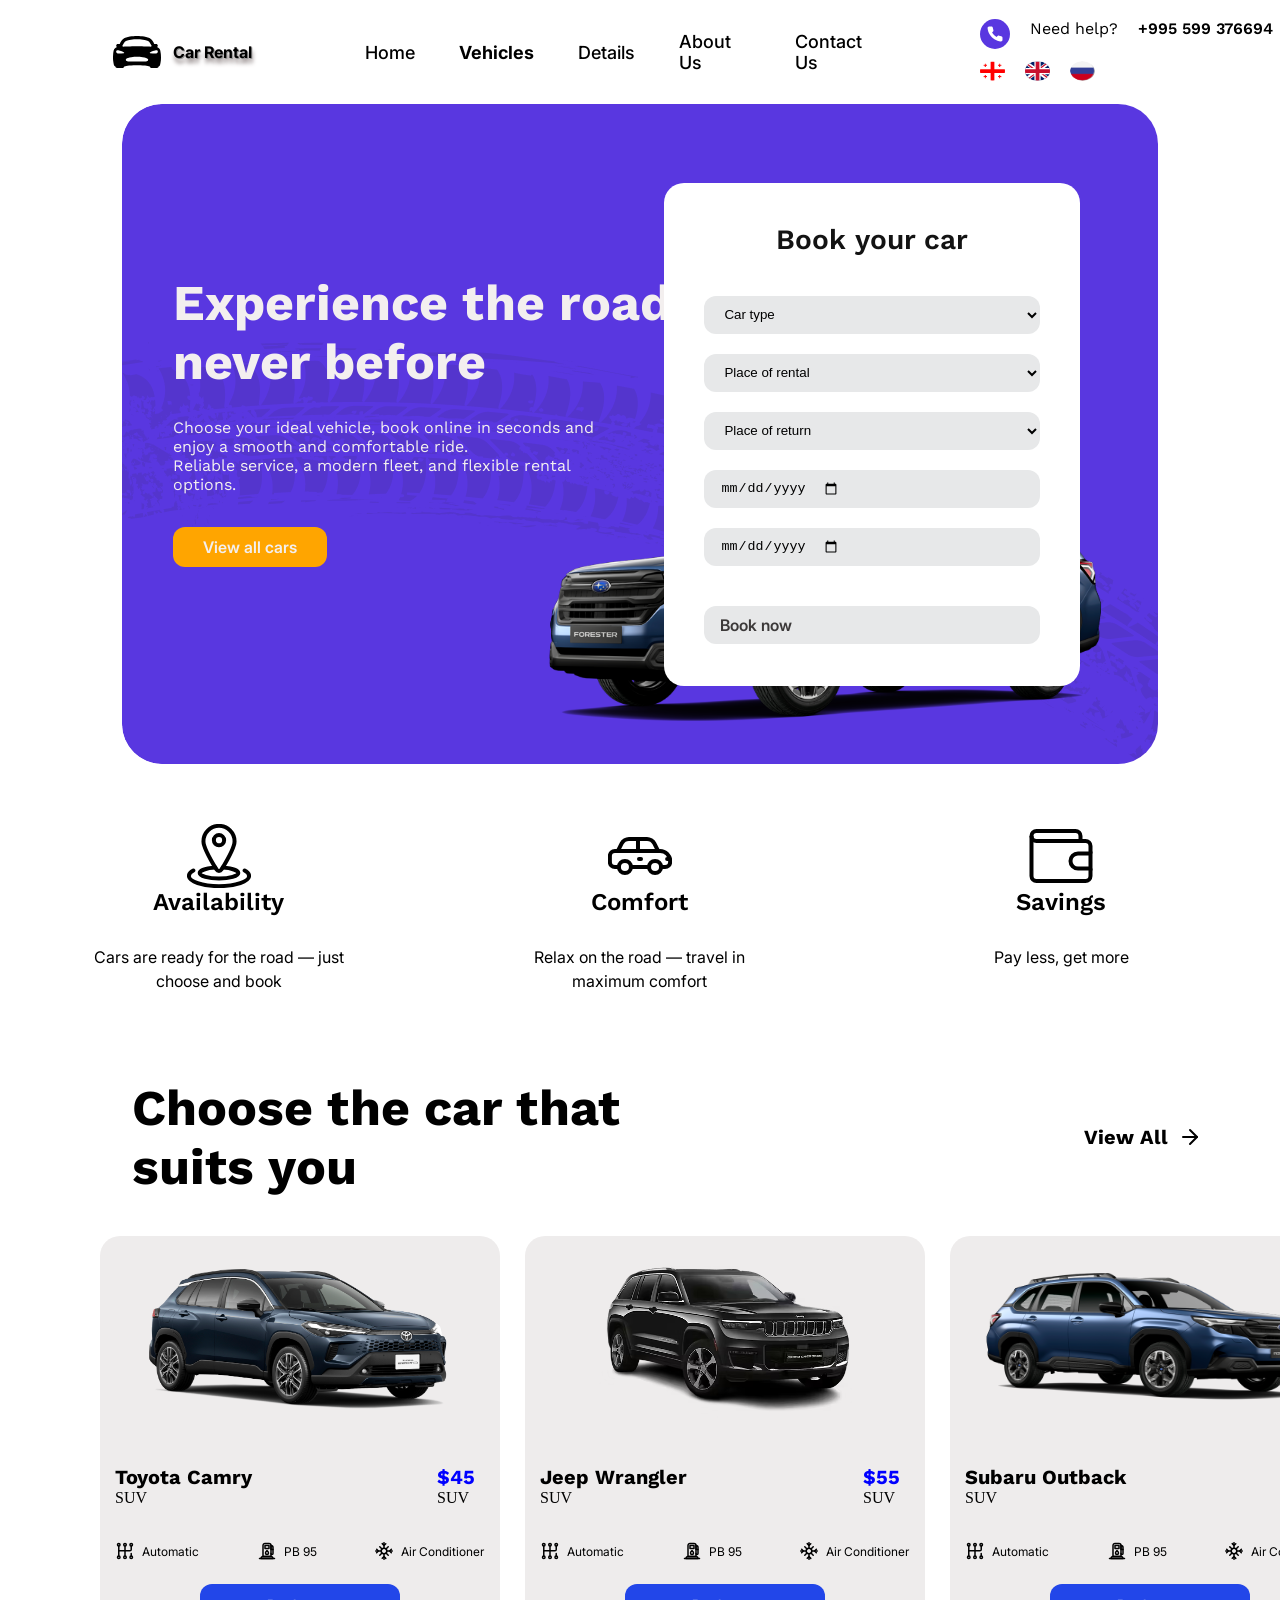
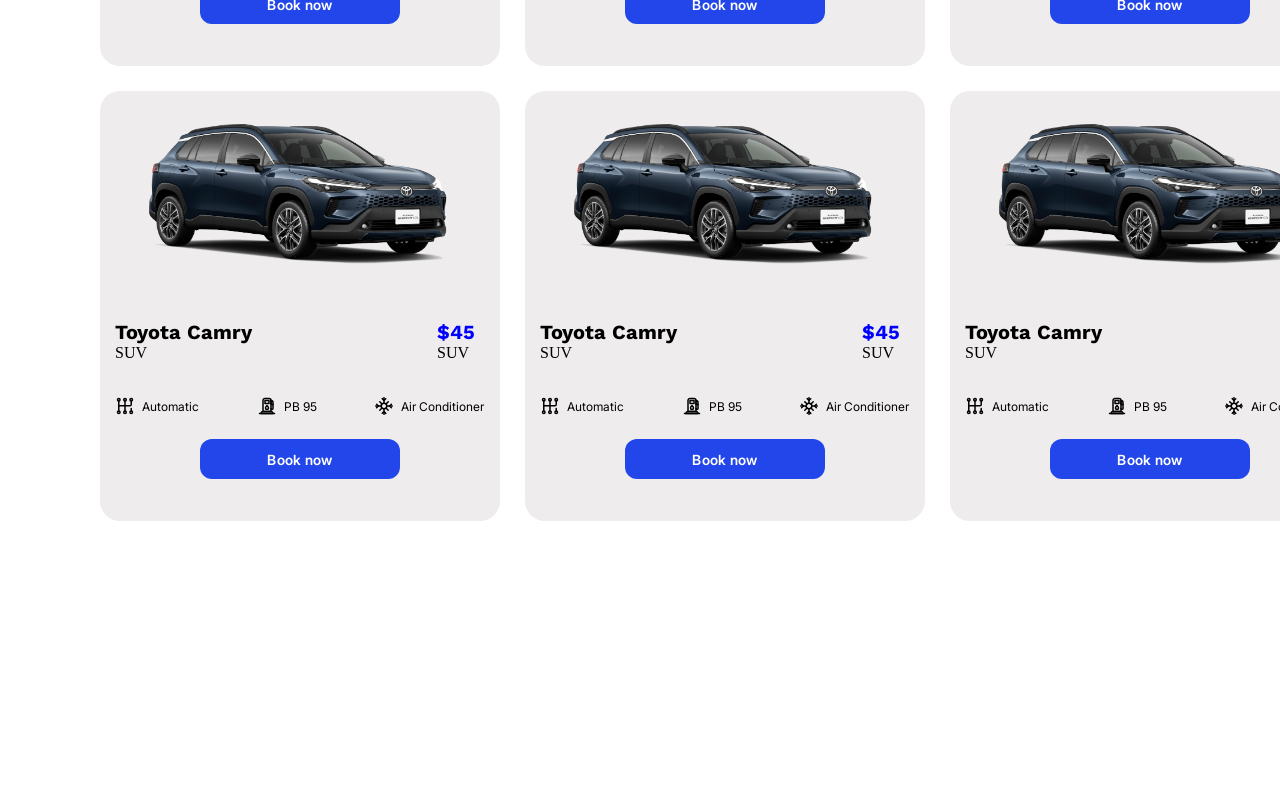
==== index.html @ b7899f16 "add page" ====
<!doctype html>
<html lang="en">
  <head>
    <meta charset="UTF-8" />
    <meta name="viewport" content="width=device-width, initial-scale=1.0" />
    <link rel="stylesheet" href="css/style.css" />
    <title>Document</title>
  </head>
  <body>
    <header class="head_part row">
      <div class="logo_box row">
        <img src="./icon/car1.svg" alt="car icon" class="logo" />
        <p class="logo_text row">Car Rental</p>
      </div>
      <input
        type="checkbox"
        id="nav_toggle"
        class="nav_toggle"
        aria-label="Toggle navigation"
      />
      <label for="nav_toggle" class="nav_burger" aria-hidden="true">
        <span></span>
        <span></span>
        <span></span>
      </label>
      <nav class="nav_box row">
        <a href="index.html" class="nav_text">Home</a>
        <a href="cars.html" class="nav_text bold">Vehicles</a>
        <a href="" class="nav_text">Details</a>
        <a href="" class="nav_text">About Us</a>
        <a href="" class="nav_text">Contact Us</a>
      </nav>
      <div class="tel_box row">
        <div class="phone_box row">
          <img src="./icon/phone.svg" alt="phone" class="phone" />
          <p class="phone_text">Need help?</p>
          <p class="phone_num">+995 599 376694</p>
        </div>
        <div class="flag_box row">
          <a href="./kartuli.html">
            <img src="./icon/ge.svg" alt="geo" class="flag" />
          </a>
          <a href="./index.html">
            <img src="./icon/uk.svg" alt="eng" class="flag" />
          </a>
          <a href="./russian.html">
            <img src="./photo/russian flag.png" alt="rus" class="flag" />
          </a>
        </div>
      </div>
    </header>
    <main class="main_conteiner row">
      <div class="conteiner row">
        <div class="main_plate row">
          <div class="plate row">
            <img src="./photo/subaru.png" alt="subaru" class="car" />
            <div class="main_textbox">
              <div class="title_textbox">
                <h1 class="title">Experience the road like never before</h1>
              </div>
              <div class="small_textbox">
                <p class="small_text">
                  Choose your ideal vehicle, book online in seconds and enjoy a
                  smooth and comfortable ride. <br />
                  Reliable service, a modern fleet, and flexible rental options.
                </p>
              </div>
              <div class="butt_box">
                <button class="btn">
                  <p class="btn_text">View all cars</p>
                </button>
              </div>
            </div>
            <input
              type="checkbox"
              id="book_toggle"
              class="book_toggle"
              aria-label="Toggle booking form"
            />
            <label for="book_toggle" class="book_burger">
              <span></span>
              <span></span>
              <span></span>
              Book your car
            </label>
            <div class="book_box row">
              <h2 class="book_title">Book your car</h2>
              <div class="select_box row">
                <form action="#">
                  <select
                    id="car_type"
                    name="car_type"
                    class="car_book"
                    aria-label="Car type"
                  >
                    <option value="Car type" selected>Car type</option>
                    <option value="">Sedan</option>
                    <option value="">Cabriolet</option>
                    <option value="">Pickup</option>
                    <option value="">Minivan</option>
                    <option value="">SUV</option>
                  </select>
                </form>
                <form action="">
                  <select
                    id="rental_place"
                    name="rental_place"
                    class="car_book"
                    aria-label="Place of rental"
                  >
                    <option value="Car type" selected>Place of rental</option>
                    <option value="">Tbilisi Airport</option>
                    <option value="">Kote Afkhazi street</option>
                    <option value="">Avlabari</option>
                    <option value=""></option>
                    <option value=""></option>
                  </select>
                </form>
                <form action="">
                  <select
                    id="return_place"
                    name="return_place"
                    class="car_book"
                    aria-label="Place of return"
                  >
                    <option value="Car type" selected>Place of return</option>
                    <option value="">Tbilisi Airport</option>
                    <option value="">Kote Afkhazi street</option>
                    <option value="">Avlabari</option>
                    <option value=""></option>
                    <option value=""></option>
                  </select>
                </form>
                <form action="">
                  <input
                    type="date"
                    id="rental_date"
                    name="rental_date"
                    aria-label="Rental date"
                    class="car_book"
                  />
                </form>
                <form action="">
                  <input
                    type="date"
                    id="return_date"
                    name="return_date"
                    aria-label="Return date"
                    class="car_book"
                  />
                </form>
              </div>
              <div class="book_btn_box">
                <button class="car_book btn">
                  <p class="book_text">Book now</p>
                </button>
              </div>
            </div>
          </div>
        </div>
        <div class="icon_row">
          <div class="icon_box">
            <img src="./icon/location 1.svg" alt="location" class="icon" />
            <h2 class="icon_text">Availability</h2>
            <p class="icon_smalltext">
              Cars are ready for the road — just choose and book
            </p>
          </div>
          <div class="icon_box">
            <img src="./icon/car(2) 1.svg" alt="car" class="icon" />
            <h2 class="icon_text">Comfort</h2>
            <p class="icon_smalltext">
              Relax on the road — travel in maximum comfort
            </p>
          </div>
          <div class="icon_box">
            <img src="./icon/wallet(1) 1.svg" alt="walet" class="icon" />
            <h2 class="icon_text">Savings</h2>
            <p class="icon_smalltext">
              Pay less, get more
            </p>
          </div>
        </div>
      </div>
      <div class="choose_carbox">
        <div class="choose_title">
          <h2 class="choose_text">
            Choose the car that <br />
            suits you
          </h2>
          <div class="next row">
            <a href="cars.html" class="view row"
              ><p class="choose_smalltext">View All</p>
              <img src="./icon/arrow-right.svg" alt="arrow" />
            </a>
          </div>
        </div>
        <div class="car_conteiner grid">
          <div class="car_box">
            <div class="small_carbox">
              <img src="./photo/toyota.png" alt="rav4" class="small_car" />
            </div>
            <div class="car_namecont row">
              <div class="car_namebox">
                <p class="car_name">Toyota Camry</p>
                <span>SUV</span>
              </div>
              <div class="price_box">
                <p class="price">$45</p>
                <span>SUV</span>
              </div>
            </div>
            <div class="car_databox row">
              <div class="data_item">
                <img
                  src="./icon/gear-shift(1) 1.svg"
                  alt="gear"
                  class="data_icon"
                />
                <p class="data_text">Automatic</p>
              </div>
              <div class="data_item">
                <img src="./icon/g17.svg" alt="petrol" class="data_icon" />
                <p class="data_text">PB 95</p>
              </div>
              <div class="data_item">
                <img src="./icon/air.svg" alt="air" class="data_icon" />
                <p class="data_text">Air Conditioner</p>
              </div>
            </div>
            <button class="card_btn">Book now</button>
          </div>
          <div class="car_box">
            <div class="small_carbox">
              <img src="./photo/jeep.avif" alt="jeep" class="small_car" />
            </div>
            <div class="car_namecont row">
              <div class="car_namebox">
                <p class="car_name">Jeep Wrangler</p>
                <span>SUV</span>
              </div>
              <div class="price_box">
                <p class="price">$55</p>
                <span>SUV</span>
              </div>
            </div>
            <div class="car_databox row">
              <div class="data_item">
                <img
                  src="./icon/gear-shift(1) 1.svg"
                  alt="gear"
                  class="data_icon"
                />
                <p class="data_text">Automatic</p>
              </div>
              <div class="data_item">
                <img src="./icon/g17.svg" alt="petrol" class="data_icon" />
                <p class="data_text">PB 95</p>
              </div>
              <div class="data_item">
                <img src="./icon/air.svg" alt="air" class="data_icon" />
                <p class="data_text">Air Conditioner</p>
              </div>
            </div>
            <button class="card_btn">Book now</button>
          </div>
          <div class="car_box">
            <div class="small_carbox">
              <img src="./photo/subaru1.png" alt="rav4" class="small_car" />
            </div>
            <div class="car_namecont row">
              <div class="car_namebox">
                <p class="car_name">Subaru Outback</p>
                <span>SUV</span>
              </div>
              <div class="price_box">
                <p class="price">$50</p>
                <span>SUV</span>
              </div>
            </div>
            <div class="car_databox row">
              <div class="data_item">
                <img
                  src="./icon/gear-shift(1) 1.svg"
                  alt="gear"
                  class="data_icon"
                />
                <p class="data_text">Automatic</p>
              </div>
              <div class="data_item">
                <img src="./icon/g17.svg" alt="petrol" class="data_icon" />
                <p class="data_text">PB 95</p>
              </div>
              <div class="data_item">
                <img src="./icon/air.svg" alt="air" class="data_icon" />
                <p class="data_text">Air Conditioner</p>
              </div>
            </div>
            <button class="card_btn">Book now</button>
          </div>
          <div class="car_box">
            <div class="small_carbox">
              <img src="./photo/toyota.png" alt="rav4" class="small_car" />
            </div>
            <div class="car_namecont row">
              <div class="car_namebox">
                <p class="car_name">Toyota Camry</p>
                <span>SUV</span>
              </div>
              <div class="price_box">
                <p class="price">$45</p>
                <span>SUV</span>
              </div>
            </div>
            <div class="car_databox row">
              <div class="data_item">
                <img
                  src="./icon/gear-shift(1) 1.svg"
                  alt="gear"
                  class="data_icon"
                />
                <p class="data_text">Automatic</p>
              </div>
              <div class="data_item">
                <img src="./icon/g17.svg" alt="petrol" class="data_icon" />
                <p class="data_text">PB 95</p>
              </div>
              <div class="data_item">
                <img src="./icon/air.svg" alt="air" class="data_icon" />
                <p class="data_text">Air Conditioner</p>
              </div>
            </div>
            <button class="card_btn">Book now</button>
          </div>
          <div class="car_box">
            <div class="small_carbox">
              <img src="./photo/toyota.png" alt="rav4" class="small_car" />
            </div>
            <div class="car_namecont row">
              <div class="car_namebox">
                <p class="car_name">Toyota Camry</p>
                <span>SUV</span>
              </div>
              <div class="price_box">
                <p class="price">$45</p>
                <span>SUV</span>
              </div>
            </div>
            <div class="car_databox row">
              <div class="data_item">
                <img
                  src="./icon/gear-shift(1) 1.svg"
                  alt="gear"
                  class="data_icon"
                />
                <p class="data_text">Automatic</p>
              </div>
              <div class="data_item">
                <img src="./icon/g17.svg" alt="petrol" class="data_icon" />
                <p class="data_text">PB 95</p>
              </div>
              <div class="data_item">
                <img src="./icon/air.svg" alt="air" class="data_icon" />
                <p class="data_text">Air Conditioner</p>
              </div>
            </div>
            <button class="card_btn">Book now</button>
          </div>
          <div class="car_box">
            <div class="small_carbox">
              <img src="./photo/toyota.png" alt="rav4" class="small_car" />
            </div>
            <div class="car_namecont row">
              <div class="car_namebox">
                <p class="car_name">Toyota Camry</p>
                <span>SUV</span>
              </div>
              <div class="price_box">
                <p class="price">$45</p>
                <span>SUV</span>
              </div>
            </div>
            <div class="car_databox row">
              <div class="data_item">
                <img
                  src="./icon/gear-shift(1) 1.svg"
                  alt="gear"
                  class="data_icon"
                />
                <p class="data_text">Automatic</p>
              </div>
              <div class="data_item">
                <img src="./icon/g17.svg" alt="petrol" class="data_icon" />
                <p class="data_text">PB 95</p>
              </div>
              <div class="data_item">
                <img src="./icon/air.svg" alt="air" class="data_icon" />
                <p class="data_text">Air Conditioner</p>
              </div>
            </div>
            <button class="card_btn">Book now</button>
          </div>
        </div>
      </div>
    </main>
    <footer></footer>
  </body>
</html>
---- css/style.css ----
﻿* {
  margin: 0;
  padding: 0;
  box-sizing: border-box;
}
a {
  text-decoration: none;
}
ul {
  list-style-type: none;
}
fieldset,
input,
select,
textarea,
button {
  border: none;
}
.row {
  display: flex;
}
.grid {
  display: grid;
}
.no-screen {
  display: none;
}
button {
  background-color: transparent;
}
.d-wrapper {
  margin-inline: auto;
  width: 80%;
}
.wrap {
  flex-wrap: wrap;
}
@font-face {
  font-family: inter;
  src: url(../font/Inter_18pt-Bold.ttf);
}
@font-face {
  font-family: inter_semibold;
  src: url(../font/Inter_28pt-SemiBold.ttf);
}
@font-face {
  font-family: inter_med;
  src: url(../font/Inter_18pt-Medium.ttf);
}
@font-face {
  font-family: inter_reg;
  src: url(../font/Inter_18pt-Regular.ttf);
}
@font-face {
  font-family: sans;
  src: url(../font/WorkSans-Regular.ttf);
}
@font-face {
  font-family: sans_bold;
  src: url(../font/WorkSans-SemiBold.ttf);
}
@font-face {
  font-family: saans;
  src: url(../font/WorkSans-Bold.ttf);
}
@font-face {
  font-family: nino;
  src: url(../font/bpg_nino_mtavruli_bold.ttf);
}
.head_part {
  width: 100%;
  height: 104px;
  align-items: center;
  gap: 100px;
}
.logo_box {
  width: 180px;
  height: 48px;
  justify-content: center;
  gap: 12px;
  margin-left: 100px;
}
.logo {
  width: 48px;
  height: 48px;
}
.logo_text {
  font-weight: 500;
  font-size: 16px;
  font-family: inter;
  line-height: normal;
  letter-spacing: 0;
  align-items: center;
  text-shadow:
    1px 1px 0 #969696,
    1px 5px 4px #887d7d;
}
.logo_textgeo {
  font-weight: 500;
  font-size: 16px;
  font-family: inter;
  line-height: normal;
  letter-spacing: 0;
  align-items: center;
  text-shadow:
    1px 1px 0 #969696,
    1px 5px 4px #887d7d;
}
.nav_box {
  width: 564px;
  height: 30px;
  gap: 44px;
  justify-content: center;
  align-items: center;
}
.nav_toggle {
  display: none;
}
.nav_burger {
  display: none;
  width: 40px;
  height: 40px;
  align-items: center;
  justify-content: center;
  gap: 6px;
  cursor: pointer;
}
.nav_burger span {
  display: block;
  width: 26px;
  height: 2px;
  background: #111;
  border-radius: 2px;
  transition:
    transform 0.2s ease,
    opacity 0.2s ease;
}
.nav_text {
  display: inline-flex;
  align-items: center;
  font-weight: 300;
  font-size: 18px;
  font-family: inter_med;
  line-height: normal;
  letter-spacing: 0;
  color: black;
  transition: color 0.2s ease;
}
.nav_textgeo {
  display: inline-flex;
  align-items: center;
  font-weight: 300;
  font-size: 18px;
  font-family: nino;
  line-height: normal;
  letter-spacing: 0;
  color: black;
  transition: color 0.2s ease;
}
.nav_text:hover,
.nav_textgeo:hover {
  color: #f28a00;
}
.tel_box {
  width: 25%;
  height: 70px;
  flex-direction: column;
  justify-content: center;
  gap: 12px;
}
.phone_box {
  width: 300px;
  gap: 20px;
}
.phone {
  width: 30px;
  height: 30px;
}
.flag_box {
  width: 100px;
  gap: 20px;
}
.phone_text {
  font-weight: 300;
  font-size: 16px;
  font-family: sans;
  line-height: normal;
  letter-spacing: 0;
  align-items: center;
  color: black;
}
.phone_num {
  font-weight: 300;
  font-size: 16px;
  font-family: sans_bold;
  line-height: normal;
  letter-spacing: 0;
  align-items: center;
  color: black;
}
.bold {
  font-family: inter;
}
.flag {
  width: 25px;
  height: 20px;
  border-radius: 50%;
}
.main_conteiner {
  width: 100%;
  flex-direction: column;
  align-items: center;
}
.conteiner {
  width: 90%;
  height: 974px;
  flex-direction: column;
  align-items: center;
}
.main_plate {
  width: 90%;
  height: 660px;
  justify-content: center;
  border-radius: 40px;
  background-image: url(../photo/Hero.png);
  background-repeat: no-repeat;
  background-size: auto;
  justify-content: center;
  position: relative;
}
.car {
  width: 607px;
  height: 356px;
  position: absolute;
  top: 320px;
  left: 400px;
}
.plate {
  width: 90%;
  height: 503px;
  align-items: center;
  margin-top: 78.5px;
}
.main_textbox {
  width: 686px;
  height: 503px;
  align-items: center;
  padding-top: 90px;
}
.book_box {
  width: 416px;
  height: 503px;
  border-radius: 20px;
  background-color: white;
  flex-direction: column;
  align-items: center;
  position: absolute;
  top: 78.5px;
  right: 78px;
  z-index: 1;
}
.book_toggle {
  display: none;
}
.book_burger {
  display: none;
  width: 180px;
  height: 44px;
  align-items: center;
  justify-content: center;
  gap: 10px;
  border-radius: 12px;
  background: #ffffff;
  border: 1px solid #e5e5e5;
  cursor: pointer;
  font-family: sans_bold;
  font-size: 14px;
  color: #111;
}
.book_burger span {
  display: block;
  width: 22px;
  height: 2px;
  background: #111;
  border-radius: 2px;
  transition:
    transform 0.2s ease,
    opacity 0.2s ease;
}
.book_title {
  font-weight: 300;
  font-size: 28px;
  font-family: sans_bold;
  line-height: normal;
  letter-spacing: 0;
  align-items: center;
  color: rgb(19, 19, 19);
  margin-top: 40px;
}

.title_textbox {
  width: 686px;
  height: 145px;
  align-items: center;
}
.title {
  font-weight: 300;
  font-size: 50px;
  font-family: saans;
  line-height: normal;
  letter-spacing: 0;
  align-items: center;
  color: rgb(243, 239, 239);
}
.titlegeo {
  font-weight: 700;
  font-size: 46px;
  font-family: nino;
  line-height: normal;
  letter-spacing: 0;
  align-items: center;
  color: rgb(243, 239, 239);
}
.small_textbox {
  width: 464px;
  height: 56px;
}
.small_text {
  font-weight: 500;
  font-size: 16px;
  font-family: sans;
  line-height: normal;
  letter-spacing: 0;
  align-items: center;
  color: rgb(243, 239, 239);
}
.small_textgeo {
  font-weight: 500;
  font-size: 16px;
  font-family: nino;
  line-height: normal;
  letter-spacing: 1px;
  align-items: center;
  color: rgb(243, 239, 239);
}
.btn {
  cursor: pointer;
  width: 154px;
  height: 40px;
  border-radius: 12px;
  background-color: orange;
  display: flex;
  justify-content: center;
  align-items: center;
}
.btn_text {
  font-weight: 300;
  font-size: 16px;
  font-family: inter_semibold;
  line-height: normal;
  letter-spacing: 0;
  align-items: center;
  color: rgb(243, 239, 239);
}
.select_box {
  width: 336px;
  height: 270px;
  flex-direction: column;
  gap: 20px;
  margin-top: 40px;
}
.car_book {
  width: 336px;
  height: 38px;
  display: flex;
  align-items: center;
  justify-content: space-between;
  border-radius: 12px;
  padding-left: 16px;
  padding-right: 11px;
  background-color: rgb(231, 232, 233);
}
.book_btn_box {
  width: 100%;
  display: flex;
  justify-content: center;
}
.butt_box .btn {
  margin-top: 53px;
}
.book_btn_box .btn {
  margin-top: 40px;
}
.book_text {
  font-weight: 300;
  font-size: 16px;
  font-family: inter_semibold;
  line-height: normal;
  letter-spacing: 0;
  align-items: center;
  color: rgb(60, 57, 57);
}
.icon_row {
  width: 100%;
  height: 314px;
  display: flex;
  justify-content: center;
  align-items: center;
  gap: 112px;
}
.icon_box {
  width: 357px;
  height: 194px;
  display: flex;
  flex-direction: column;
  align-items: center;
}
.icon_text {
  font-weight: 500;
  font-size: 24px;
  font-family: sans_bold;
  line-height: normal;
  letter-spacing: 0;
  align-items: center;
}
.icon_smalltext {
  font-weight: 500;
  font-size: 16px;
  font-family: inter_reg;
  line-height: 24px;
  letter-spacing: 0;
  text-align: center;
  margin: 29px;
}
.choose_carbox {
  width: 100%;
  height: 1328px;
  display: flex;
  flex-direction: column;
}
.choose_title {
  width: 90%;
  height: 118px;
  display: flex;
  justify-content: space-between;
  align-items: center;
  margin-inline: 132px;
}
.choose_text {
  font-weight: 500;
  font-size: 50px;
  font-family: saans;
  line-height: normal;
  letter-spacing: 0;
}
.next {
  width: 200px;
  height: 80px;

  align-items: center;
  gap: 10px;
}
.view {
  gap: 10px;
}
.choose_smalltext {
  font-weight: 500;
  font-size: 20px;
  font-family: saans;
  line-height: normal;
  letter-spacing: 0;
  color: black;
}
.car_conteiner {
  width: 90%;
  height: 1050px;
  margin-left: 100px;
  margin-top: 40px;
  grid-template-columns: repeat(3, 1fr);
  grid-template-rows: repeat(3, 1fr);
  gap: 25px;
}
.small_carbox {
  width: 100%;
  height: 200px;
  display: flex;
  justify-content: center;
  align-items: center;
}
.small_car {
  width: 90%;
  height: 190px;
}
.car_box {
  width: 400px;
  height: 430px;
  background-color: #eeecec;
  border-radius: 20px;
  padding-bottom: 20px;
  transition:
    transform 0.2s ease,
    box-shadow 0.2s ease;
}
.car_box:hover {
  transform: translateY(-6px);
  box-shadow: 0 12px 24px rgba(0, 0, 0, 0.12);
}
.car_namebox {
  width: 50%;
  height: 50px;
  display: flex;
  flex-direction: column;
  justify-content: center;
}
.car_namecont {
  width: 90%;
  height: 100px;
  justify-content: space-between;
  align-items: center;
  margin-inline: 15px;
}
.car_name {
  font-weight: 500;
  font-size: 20px;
  font-family: saans;
  line-height: normal;
  letter-spacing: 0;
  color: black;
}
.price {
  font-weight: 500;
  font-size: 20px;
  font-family: saans;
  line-height: normal;
  letter-spacing: 0;
  color: blue;
}
.car_databox {
  width: 100%;
  height: 30px;
  padding: 0 16px;
  justify-content: space-between;
  align-items: center;
}
.data_item {
  display: flex;
  align-items: center;
  gap: 8px;
}
.data_icon {
  width: 18px;
  height: 18px;
}
.data_text {
  font-size: 12px;
  font-family: inter_reg;
}
.card_btn {
  display: block;
  margin: 18px auto 0;
  width: 200px;
  height: 40px;
  border-radius: 12px;
  background: #2246e9;
  color: #fff;
  font-family: inter_semibold;
  font-size: 14px;
  letter-spacing: 0.3px;
  cursor: pointer;
  transition:
    background 0.2s ease,
    transform 0.2s ease;
}
.card_btn:hover {
  background: #f28a00;
  transform: translateY(-2px);
}

@media (max-width: 980px) {
  .head_part {
    flex-direction: column;
    height: auto;
    gap: 20px;
    padding: 20px 16px;
  }
  .logo_box {
    margin-left: 0;
  }
  .nav_burger {
    display: inline-flex;
  }
  .nav_box {
    width: 100%;
    flex-direction: column;
    align-items: flex-start;
    gap: 12px;
    padding: 12px 16px;
    border-radius: 12px;
    background: #f5f5f5;
    display: none;
  }
  .nav_toggle:checked + .nav_burger + .nav_box {
    display: flex;
  }
  .nav_toggle:checked + .nav_burger span:nth-child(1) {
    transform: translateY(8px) rotate(45deg);
  }
  .nav_toggle:checked + .nav_burger span:nth-child(2) {
    opacity: 0;
  }
  .nav_toggle:checked + .nav_burger span:nth-child(3) {
    transform: translateY(-8px) rotate(-45deg);
  }
  .tel_box {
    width: 100%;
    align-items: center;
  }
  .phone_box {
    width: auto;
    justify-content: center;
  }
  .main_plate {
    width: 100%;
    height: auto;
    padding-bottom: 24px;
  }
  .plate {
    width: 100%;
    flex-direction: column;
    align-items: center;
    margin-top: 40px;
  }
  .main_textbox {
    width: 100%;
    height: auto;
    padding: 40px 16px 0;
    text-align: center;
  }
  .title_textbox {
    display: none;
  }
  .title,
  .titlegeo {
    font-size: 36px;
  }
  .small_textbox {
    display: none;
  }
  .butt_box {
    display: flex;
    justify-content: center;
  }
  .car {
    position: static;
    width: 90%;
    height: auto;
    margin-top: 20px;
  }
  .book_burger {
    display: inline-flex;
    margin-top: 10px;
    align-self: center;
  }
  .book_box {
    position: static;
    width: 90%;
    height: auto;
    margin-top: 20px;
    padding-bottom: 24px;
    display: none;
  }
  .book_toggle:checked + .book_burger + .book_box {
    display: flex;
  }
  .book_toggle:checked + .book_burger span:nth-child(1) {
    transform: translateY(6px) rotate(45deg);
  }
  .book_toggle:checked + .book_burger span:nth-child(2) {
    opacity: 0;
  }
  .book_toggle:checked + .book_burger span:nth-child(3) {
    transform: translateY(-6px) rotate(-45deg);
  }
  .select_box,
  .car_book {
    width: 100%;
  }
  .icon_row {
    display: none;
  }
  .icon_box {
    width: 90%;
  }
  .choose_carbox {
    height: auto;
  }
  .choose_title {
    width: 100%;
    height: auto;
    margin-inline: 0;
    padding: 0 16px;
    flex-direction: column;
    align-items: flex-start;
    gap: 12px;
  }
  .choose_text {
    font-size: 36px;
  }
  .car_conteiner {
    width: 100%;
    height: auto;
    margin-left: 0;
    padding: 0 16px 24px;
    grid-template-columns: 1fr;
  }
  .car_box {
    width: 100%;
    height: auto;
    padding-bottom: 20px;
  }
  .small_car {
    height: auto;
  }
  .car_databox {
    height: auto;
    flex-wrap: wrap;
    gap: 12px;
    justify-content: flex-start;
  }
}

@media (max-width: 600px) {
  .title,
  .titlegeo {
    font-size: 30px;
  }
  .choose_text {
    font-size: 30px;
  }
  .nav_box {
    justify-content: center;
  }
  .phone_box {
    display: none;
  }
}
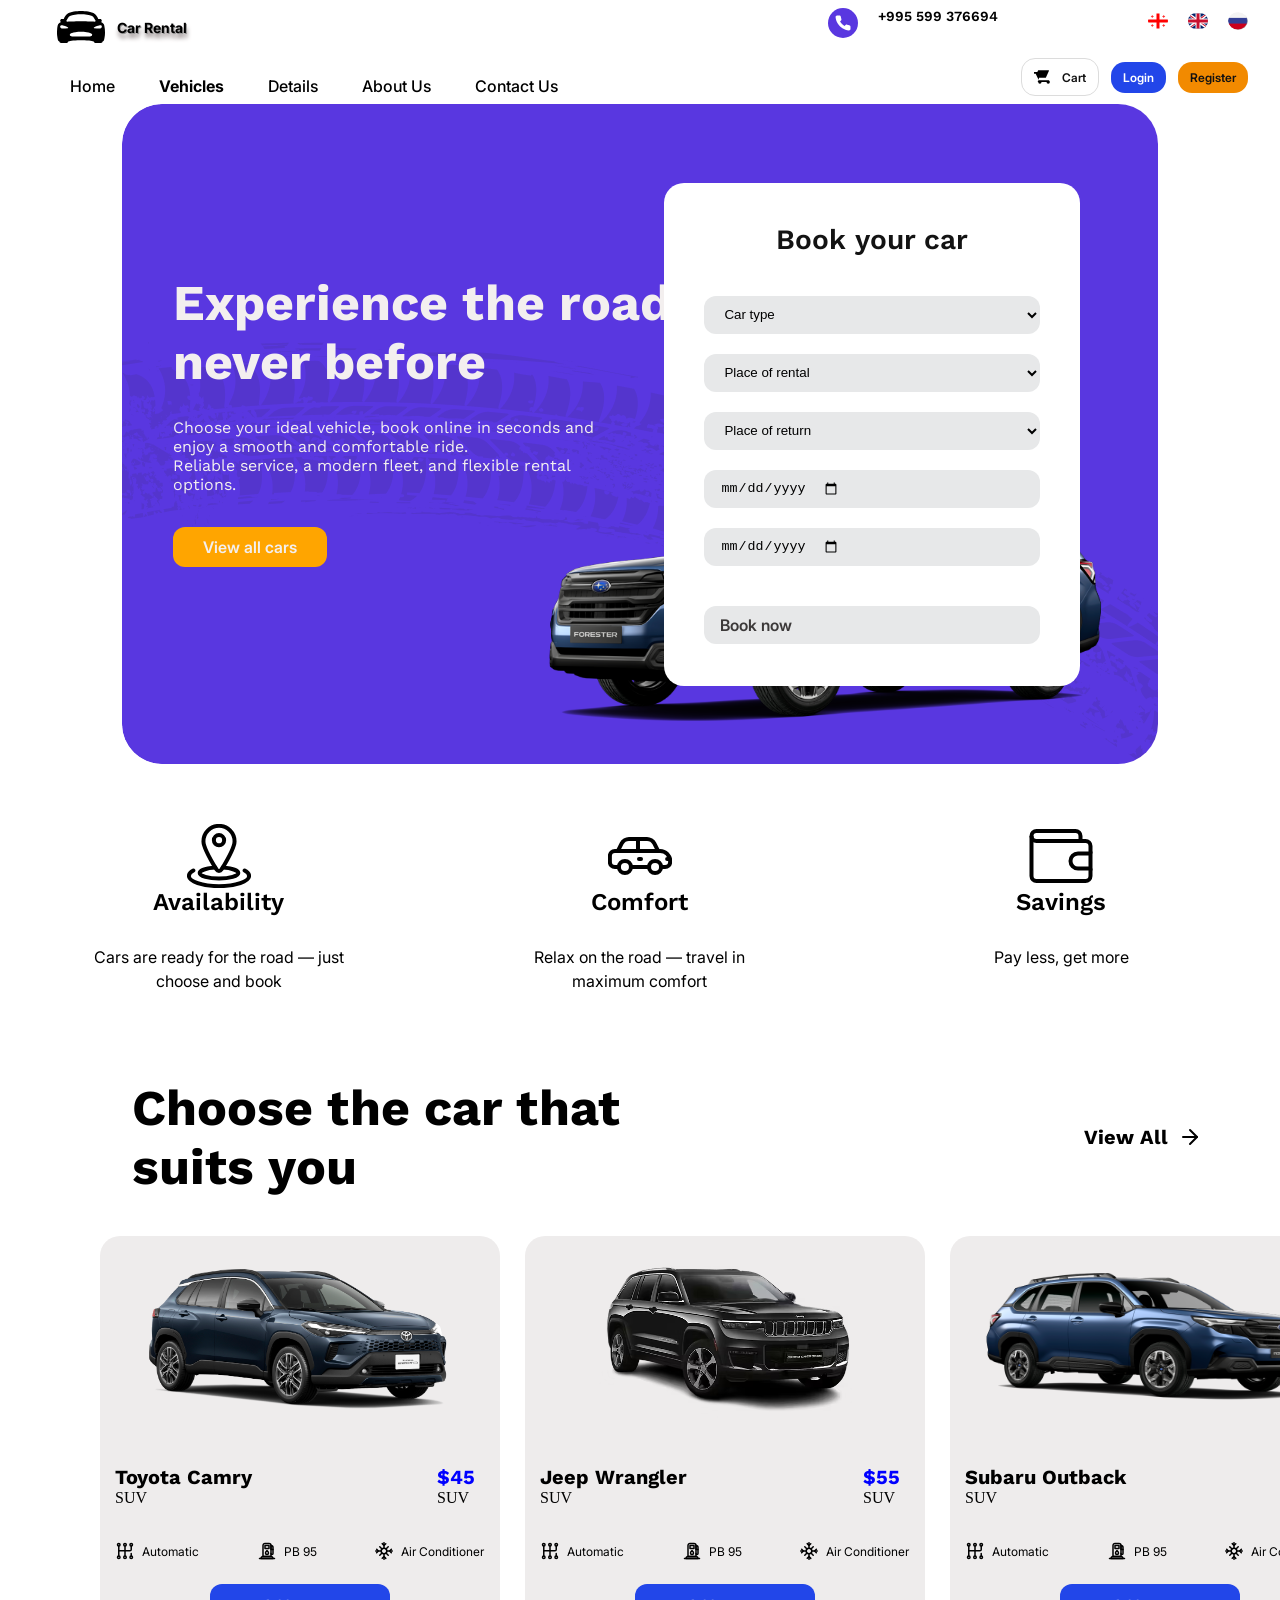
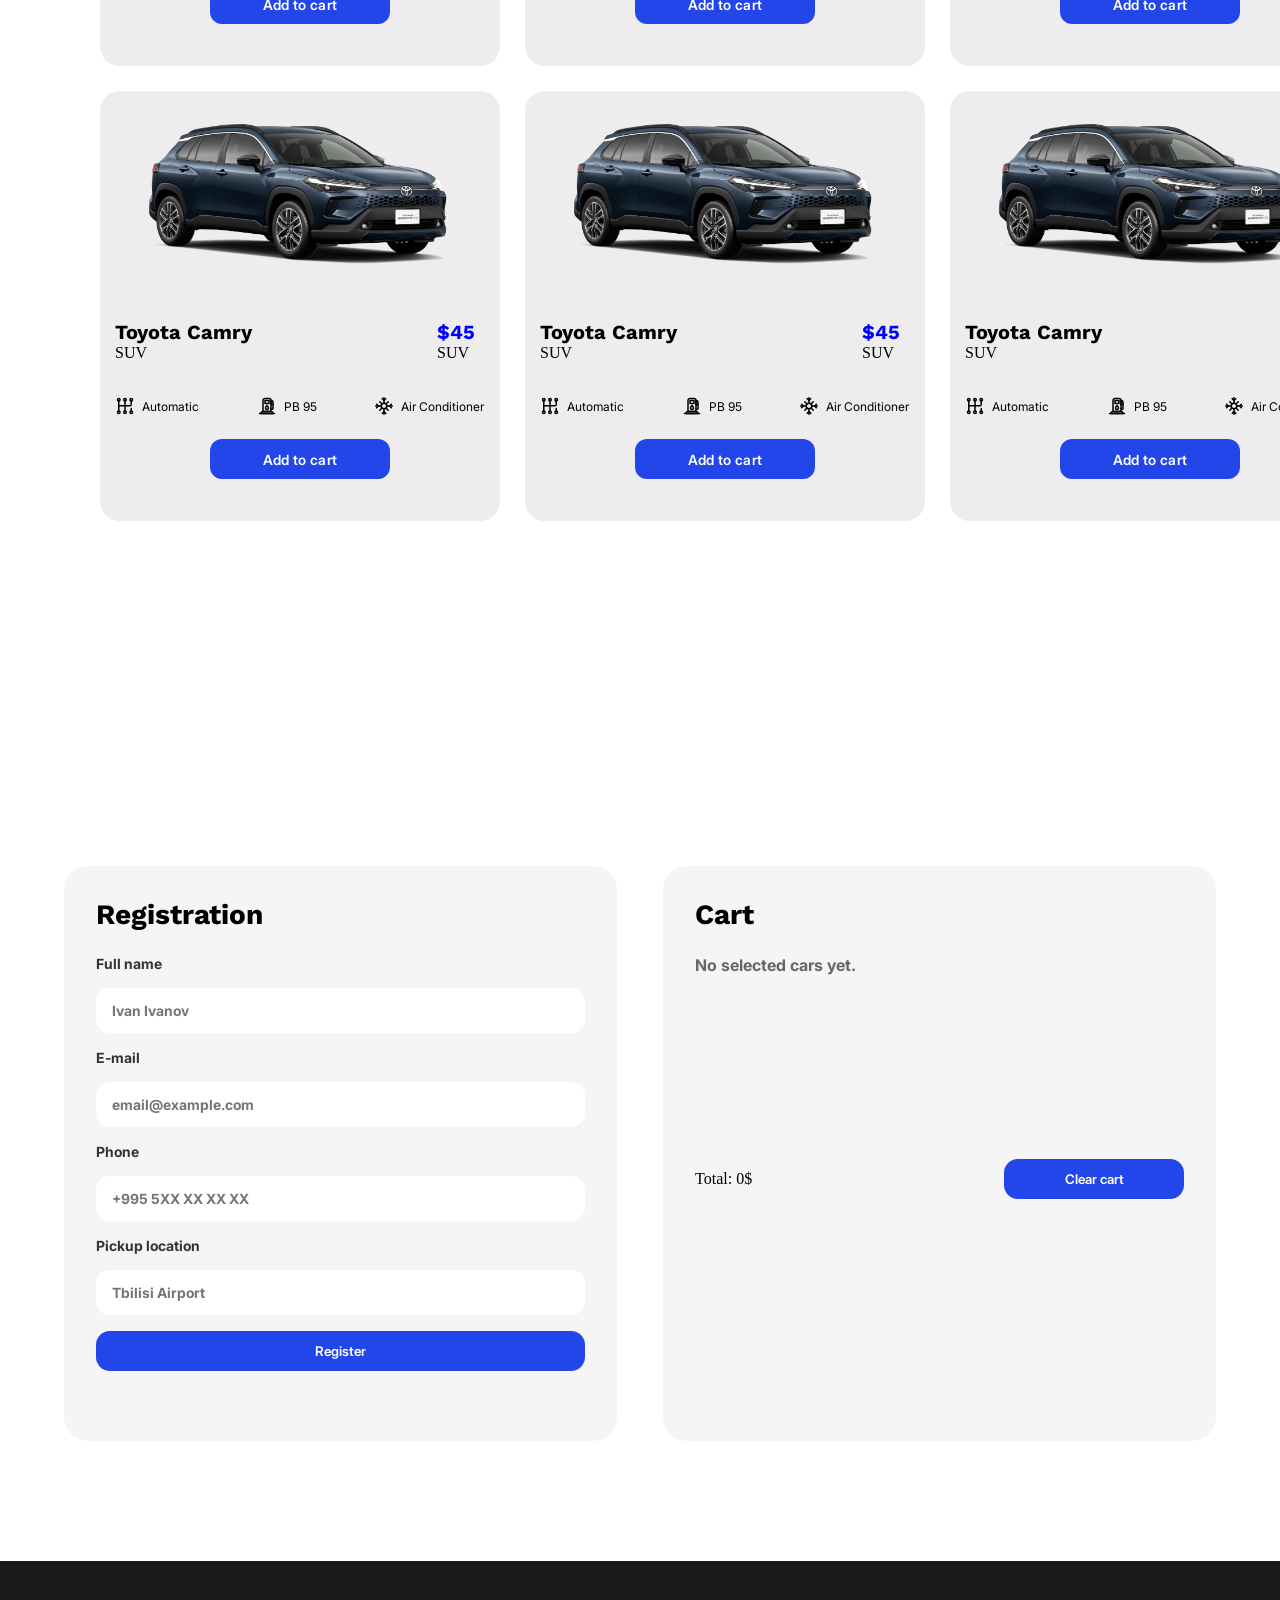
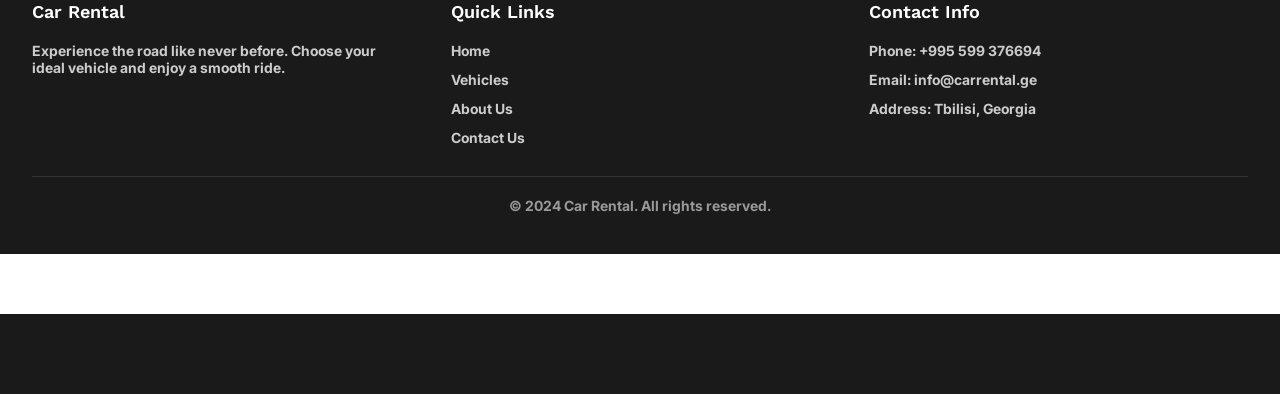
==== commit d2f81c70: "make registration forms" ====
--- a/index.html
+++ b/index.html
@@ -8,32 +8,33 @@
   </head>
   <body>
     <header class="head_part row">
-      <div class="logo_box row">
-        <img src="./icon/car1.svg" alt="car icon" class="logo" />
-        <p class="logo_text row">Car Rental</p>
+      <div class="header_left row">
+        <div class="logo_box row">
+          <img src="./icon/car1.svg" alt="car icon" class="logo" />
+          <p class="logo_text row">Car Rental</p>
+        </div>
+        <input
+          type="checkbox"
+          id="nav_toggle"
+          class="nav_toggle"
+          aria-label="Toggle navigation"
+        />
+        <label for="nav_toggle" class="nav_burger" aria-hidden="true">
+          <span></span>
+          <span></span>
+          <span></span>
+        </label>
+        <nav class="nav_box row">
+          <a href="index.html" class="nav_text">Home</a>
+          <a href="cars.html" class="nav_text bold">Vehicles</a>
+          <a href="" class="nav_text">Details</a>
+          <a href="" class="nav_text">About Us</a>
+          <a href="" class="nav_text">Contact Us</a>
+        </nav>
       </div>
-      <input
-        type="checkbox"
-        id="nav_toggle"
-        class="nav_toggle"
-        aria-label="Toggle navigation"
-      />
-      <label for="nav_toggle" class="nav_burger" aria-hidden="true">
-        <span></span>
-        <span></span>
-        <span></span>
-      </label>
-      <nav class="nav_box row">
-        <a href="index.html" class="nav_text">Home</a>
-        <a href="cars.html" class="nav_text bold">Vehicles</a>
-        <a href="" class="nav_text">Details</a>
-        <a href="" class="nav_text">About Us</a>
-        <a href="" class="nav_text">Contact Us</a>
-      </nav>
-      <div class="tel_box row">
+      <div class="header_right row">
         <div class="phone_box row">
           <img src="./icon/phone.svg" alt="phone" class="phone" />
-          <p class="phone_text">Need help?</p>
           <p class="phone_num">+995 599 376694</p>
         </div>
         <div class="flag_box row">
@@ -46,6 +47,14 @@
           <a href="./russian.html">
             <img src="./photo/russian flag.png" alt="rus" class="flag" />
           </a>
+        </div>
+        <div class="header_actions row">
+          <a href="cart.html" class="cart_link">
+            <img src="./icon/cart.svg" alt="Cart" class="cart_icon" />
+            <span>Cart</span>
+          </a>
+          <a href="login.html" class="auth_button">Login</a>
+          <a href="register.html" class="auth_button register">Register</a>
         </div>
       </div>
     </header>
@@ -176,9 +185,7 @@
           <div class="icon_box">
             <img src="./icon/wallet(1) 1.svg" alt="walet" class="icon" />
             <h2 class="icon_text">Savings</h2>
-            <p class="icon_smalltext">
-              Pay less, get more
-            </p>
+            <p class="icon_smalltext">Pay less, get more</p>
           </div>
         </div>
       </div>
@@ -402,7 +409,93 @@
           </div>
         </div>
       </div>
+      <section class="action_section row">
+        <div class="registration_section">
+          <h2 class="section_title">Registration</h2>
+          <form id="registrationForm" class="register_form">
+            <label class="form_label" for="fullName">Full name</label>
+            <input
+              class="form_input"
+              type="text"
+              id="fullName"
+              name="fullName"
+              required
+              placeholder="Ivan Ivanov"
+            />
+            <label class="form_label" for="email">E-mail</label>
+            <input
+              class="form_input"
+              type="email"
+              id="email"
+              name="email"
+              required
+              placeholder="email@example.com"
+            />
+            <label class="form_label" for="phone">Phone</label>
+            <input
+              class="form_input"
+              type="tel"
+              id="phone"
+              name="phone"
+              required
+              placeholder="+995 5XX XX XX XX"
+            />
+            <label class="form_label" for="pickup">Pickup location</label>
+            <input
+              class="form_input"
+              type="text"
+              id="pickup"
+              name="pickup"
+              placeholder="Tbilisi Airport"
+            />
+            <button type="submit" class="submit_btn">Register</button>
+            <p class="form_message" id="formMessage"></p>
+          </form>
+        </div>
+        <div class="cart_section">
+          <h2 class="section_title">Cart</h2>
+          <div id="cartList" class="cart_list">
+            <p class="empty_cart">No selected cars yet.</p>
+          </div>
+          <div class="cart_summary">
+            <p>Total: <span id="cartTotal">0</span>$</p>
+            <button id="clearCartBtn" class="clear_cart_btn" type="button">
+              Clear cart
+            </button>
+          </div>
+        </div>
+      </section>
     </main>
+    <footer>
+      <div class="footer_content">
+        <div class="footer_section">
+          <h3>Car Rental</h3>
+          <p>Experience the road like never before. Choose your ideal vehicle and enjoy a smooth ride.</p>
+        </div>
+        <div class="footer_section">
+          <h3>Quick Links</h3>
+          <a href="index.html">Home</a>
+          <a href="cars.html">Vehicles</a>
+          <a href="">About Us</a>
+          <a href="">Contact Us</a>
+        </div>
+        <div class="footer_section">
+          <h3>Contact Info</h3>
+          <p>Phone: +995 599 376694</p>
+          <p>Email: info@carrental.ge</p>
+          <p>Address: Tbilisi, Georgia</p>
+        </div>
+      </div>
+      <div class="footer_bottom">
+        <p>&copy; 2024 Car Rental. All rights reserved.</p>
+      </div>
+    </footer>
+    <script src="js/app.js"></script>
+  </body>
+</html>
+
+    
+    </script>
     <footer></footer>
   </body>
 </html>
--- a/css/style.css
+++ b/css/style.css
@@ -69,16 +69,43 @@
 }
 .head_part {
   width: 100%;
-  height: 104px;
-  align-items: center;
-  gap: 100px;
+  min-height: 104px;
+  align-items: center;
+  justify-content: space-between;
+  gap: 20px;
+  padding: 0 32px;
+}
+.header_left,
+.header_right {
+  display: flex;
+  align-items: center;
+  gap: 20px;
+}
+.header_left {
+  flex: 1;
+  flex-wrap: wrap;
+}
+.header_right {
+  justify-content: flex-end;
+  flex-wrap: wrap;
+}
+.tel_box {
+  width: auto;
+  flex-direction: row;
+  justify-content: flex-end;
+  align-items: center;
+  gap: 16px;
+}
+.phone_box {
+  width: auto;
+  gap: 12px;
 }
 .logo_box {
   width: 180px;
   height: 48px;
   justify-content: center;
   gap: 12px;
-  margin-left: 100px;
+  margin-left: 0;
 }
 .logo {
   width: 48px;
@@ -180,6 +207,48 @@
   width: 100px;
   gap: 20px;
 }
+.header_actions {
+  gap: 12px;
+  align-items: center;
+}
+.cart_link {
+  display: inline-flex;
+  align-items: center;
+  gap: 8px;
+  padding: 10px 14px;
+  border-radius: 14px;
+  background: #fff;
+  border: 1px solid #dcdcdc;
+  color: #111;
+  font-family: inter_semibold;
+  text-decoration: none;
+}
+.cart_link:hover {
+  background: #f5f5f5;
+}
+.cart_icon {
+  width: 20px;
+  height: 20px;
+}
+.auth_button {
+  display: inline-flex;
+  align-items: center;
+  justify-content: center;
+  padding: 10px 16px;
+  border-radius: 14px;
+  background: #2246e9;
+  color: #fff;
+  font-family: inter_semibold;
+  font-size: 14px;
+  text-decoration: none;
+}
+.auth_button:hover {
+  background: #f28a00;
+}
+.auth_button.register {
+  background: #f28a00;
+  color: #111;
+}
 .phone_text {
   font-weight: 300;
   font-size: 16px;
@@ -558,8 +627,9 @@
 .card_btn {
   display: block;
   margin: 18px auto 0;
-  width: 200px;
+  min-width: 180px;
   height: 40px;
+  padding: 0 18px;
   border-radius: 12px;
   background: #2246e9;
   color: #fff;
@@ -576,6 +646,209 @@
   transform: translateY(-2px);
 }
 
+.action_section {
+  width: 90%;
+  margin: 60px auto;
+  justify-content: space-between;
+  gap: 30px;
+}
+
+.registration_section,
+.cart_section {
+  width: 48%;
+  background: #f5f5f5;
+  border-radius: 24px;
+  padding: 32px;
+}
+
+.section_title {
+  font-weight: 600;
+  font-size: 28px;
+  font-family: saans;
+  margin-bottom: 24px;
+}
+
+.register_form {
+  display: flex;
+  flex-direction: column;
+  gap: 16px;
+}
+
+.form_label {
+  font-size: 14px;
+  font-family: inter;
+  color: #333;
+}
+
+.form_input {
+  width: 100%;
+  min-height: 44px;
+  padding: 14px 16px;
+  border-radius: 14px;
+  background: #fff;
+  font-family: inter;
+  font-size: 14px;
+}
+
+.submit_btn,
+.clear_cart_btn,
+.remove_item_btn {
+  display: inline-flex;
+  align-items: center;
+  justify-content: center;
+  min-width: 180px;
+  padding: 12px 18px;
+  border-radius: 14px;
+  background: #2246e9;
+  color: #fff;
+  font-family: inter_semibold;
+  cursor: pointer;
+  transition:
+    transform 0.2s ease,
+    background 0.2s ease;
+}
+
+.submit_btn:hover,
+.clear_cart_btn:hover,
+.remove_item_btn:hover {
+  background: #f28a00;
+  transform: translateY(-2px);
+}
+
+.cart_list {
+  min-height: 180px;
+  display: flex;
+  flex-direction: column;
+  gap: 16px;
+}
+
+.empty_cart {
+  color: #666;
+  font-family: inter;
+}
+
+.cart_item {
+  width: 100%;
+  display: flex;
+  justify-content: space-between;
+  align-items: center;
+  gap: 16px;
+  padding: 18px;
+  border-radius: 18px;
+  background: #fff;
+}
+
+.cart_item_name {
+  font-weight: 600;
+  font-size: 16px;
+  font-family: saans;
+}
+
+.cart_item_details {
+  font-size: 14px;
+  font-family: inter;
+  color: #666;
+}
+
+.cart_summary {
+  margin-top: 24px;
+  display: flex;
+  justify-content: space-between;
+  align-items: center;
+  gap: 16px;
+  flex-wrap: wrap;
+}
+
+.form_message {
+  font-size: 14px;
+  min-height: 22px;
+  font-family: inter;
+}
+
+footer {
+  width: 100%;
+  background-color: #1a1a1a;
+  color: #fff;
+  padding: 40px 32px;
+  margin-top: 60px;
+  display: flex;
+  flex-direction: column;
+  gap: 30px;
+}
+
+footer .footer_content {
+  display: flex;
+  justify-content: space-between;
+  gap: 40px;
+  flex-wrap: wrap;
+}
+
+footer .footer_section {
+  flex: 1;
+  min-width: 200px;
+  display: flex;
+  flex-direction: column;
+  gap: 12px;
+}
+
+footer .footer_section h3 {
+  font-size: 18px;
+  font-weight: 600;
+  font-family: sans_bold;
+  margin-bottom: 8px;
+}
+
+footer .footer_section a,
+footer .footer_section p {
+  font-size: 14px;
+  font-family: inter;
+  color: #ccc;
+  text-decoration: none;
+  transition: color 0.2s ease;
+}
+
+footer .footer_section a:hover {
+  color: #f28a00;
+}
+
+footer .footer_bottom {
+  border-top: 1px solid #333;
+  padding-top: 20px;
+  text-align: center;
+  font-size: 14px;
+  font-family: inter;
+  color: #999;
+}
+
+@media (max-width: 980px) {
+  footer {
+    padding: 30px 16px;
+  }
+
+  footer .footer_content {
+    gap: 20px;
+  }
+
+  footer .footer_section h3 {
+    font-size: 16px;
+  }
+}
+
+@media (max-width: 600px) {
+  footer {
+    padding: 20px 12px;
+  }
+
+  footer .footer_content {
+    flex-direction: column;
+    gap: 20px;
+  }
+
+  footer .footer_section {
+    width: 100%;
+  }
+}
+
 @media (max-width: 980px) {
   .head_part {
     flex-direction: column;
@@ -729,18 +1002,206 @@
   }
 }
 
+.logo_text,
+.logo_textgeo {
+  font-size: 14px;
+}
+
+.nav_text,
+.nav_textgeo {
+  font-size: 16px;
+}
+
+.phone_num {
+  font-size: 14px;
+}
+
+.flag {
+  width: 20px;
+  height: 18px;
+}
+
+.cart_link,
+.auth_button {
+  font-size: 12px;
+  padding: 8px 12px;
+}
+
+@media (max-width: 980px) {
+  .logo_text,
+  .logo_textgeo {
+    font-size: 13px;
+  }
+}
+
+@media (max-width: 768px) {
+  .head_part {
+    gap: 12px;
+    padding: 12px 16px;
+  }
+
+  .header_left,
+  .header_right {
+    gap: 12px;
+  }
+
+  .logo_box {
+    width: 150px;
+    height: 40px;
+  }
+
+  .logo {
+    width: 40px;
+    height: 40px;
+  }
+
+  .logo_text,
+  .logo_textgeo {
+    font-size: 12px;
+  }
+
+  .nav_box {
+    width: auto;
+    height: auto;
+    gap: 20px;
+  }
+
+  .nav_text,
+  .nav_textgeo {
+    font-size: 14px;
+  }
+
+  .phone_box {
+    width: auto;
+    gap: 8px;
+  }
+
+  .phone {
+    width: 24px;
+    height: 24px;
+  }
+
+  .phone_num {
+    font-size: 13px;
+  }
+
+  .flag_box {
+    width: auto;
+    gap: 12px;
+  }
+
+  .flag {
+    width: 18px;
+    height: 16px;
+  }
+
+  .header_actions {
+    gap: 8px;
+  }
+
+  .cart_link,
+  .auth_button {
+    font-size: 11px;
+    padding: 8px 10px;
+  }
+}
+
 @media (max-width: 600px) {
+  .head_part {
+    flex-wrap: wrap;
+    min-height: auto;
+    gap: 8px;
+    padding: 10px 12px;
+  }
+
+  .header_left {
+    flex: 1 1 100%;
+    gap: 8px;
+    flex-wrap: wrap;
+  }
+
+  .header_right {
+    flex: 1 1 100%;
+    justify-content: flex-start;
+    gap: 8px;
+    flex-wrap: wrap;
+  }
+
+  .logo_box {
+    width: 130px;
+    height: 36px;
+  }
+
+  .logo {
+    width: 32px;
+    height: 32px;
+  }
+
+  .logo_text,
+  .logo_textgeo {
+    font-size: 11px;
+  }
+
+  .nav_burger {
+    display: inline-flex;
+    width: 32px;
+    height: 32px;
+  }
+
+  .nav_box {
+    width: 100%;
+    height: auto;
+    gap: 12px;
+    padding: 10px 12px;
+  }
+
+  .nav_text,
+  .nav_textgeo {
+    font-size: 13px;
+  }
+
+  .phone_box {
+    width: auto;
+    gap: 6px;
+  }
+
+  .phone {
+    width: 20px;
+    height: 20px;
+  }
+
+  .phone_num {
+    font-size: 12px;
+  }
+
+  .flag_box {
+    width: auto;
+    gap: 10px;
+  }
+
+  .flag {
+    width: 16px;
+    height: 14px;
+  }
+
+  .header_actions {
+    gap: 6px;
+  }
+
+  .cart_link,
+  .auth_button {
+    font-size: 10px;
+    padding: 6px 8px;
+  }
+
   .title,
   .titlegeo {
-    font-size: 30px;
+    font-size: 24px;
   }
   .choose_text {
-    font-size: 30px;
+    font-size: 24px;
   }
   .nav_box {
     justify-content: center;
   }
-  .phone_box {
-    display: none;
-  }
-}
+}
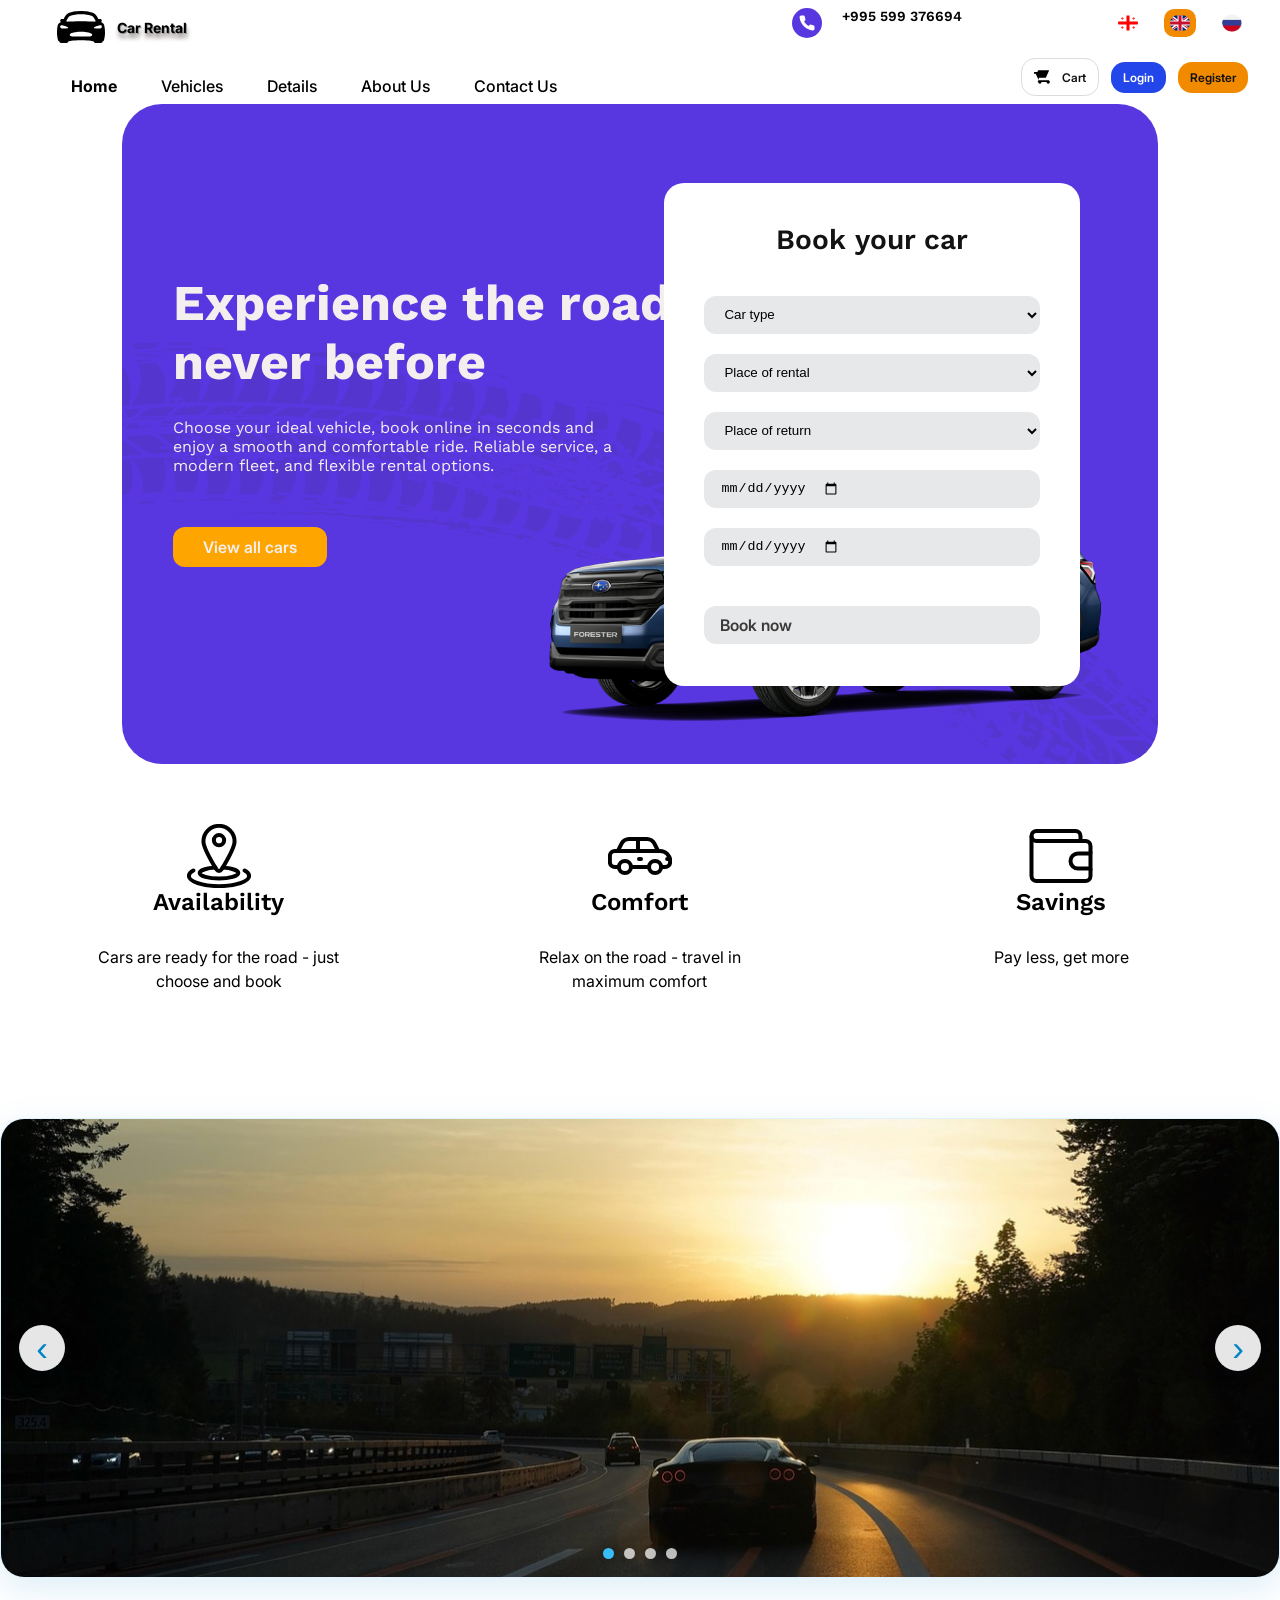
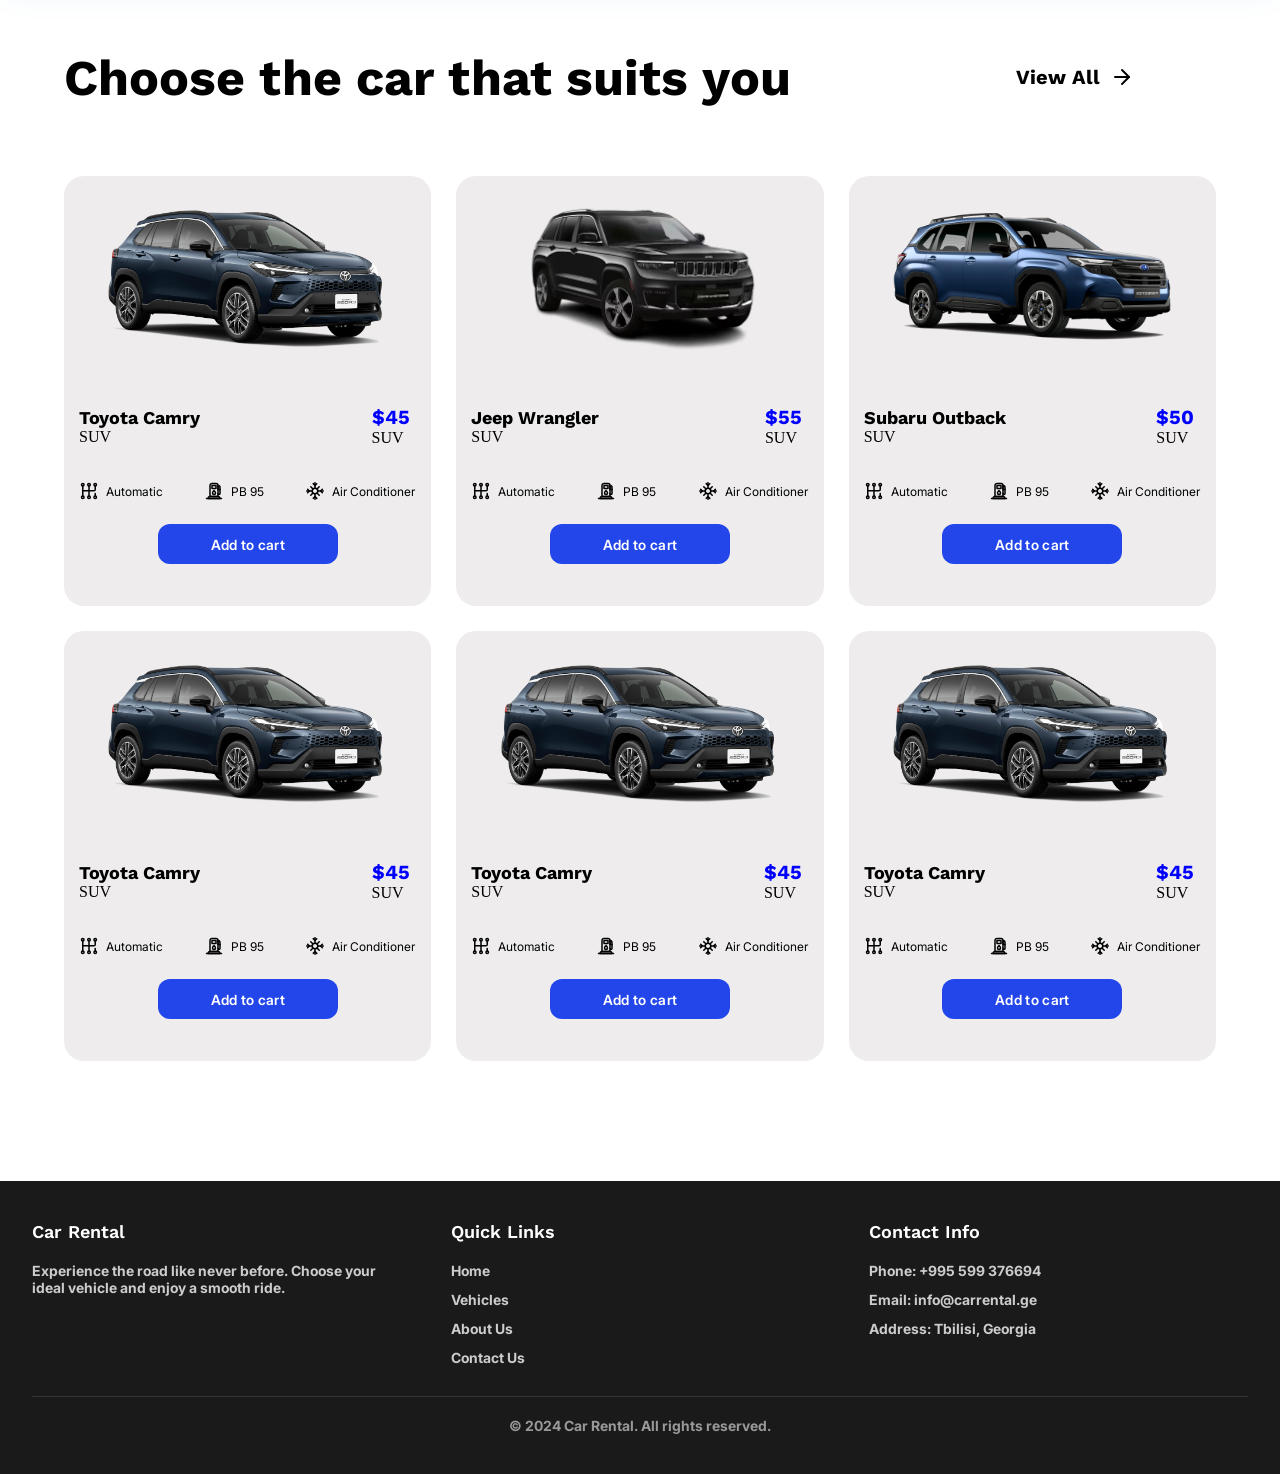
==== commit 4ae19c5b: "add slider" ====
--- a/index.html
+++ b/index.html
@@ -4,7 +4,7 @@
     <meta charset="UTF-8" />
     <meta name="viewport" content="width=device-width, initial-scale=1.0" />
     <link rel="stylesheet" href="css/style.css" />
-    <title>Document</title>
+    <title>Car Rental</title>
   </head>
   <body>
     <header class="head_part row">
@@ -25,8 +25,8 @@
           <span></span>
         </label>
         <nav class="nav_box row">
-          <a href="index.html" class="nav_text">Home</a>
-          <a href="cars.html" class="nav_text bold">Vehicles</a>
+          <a href="index.html" class="nav_text bold">Home</a>
+          <a href="cars.html" class="nav_text">Vehicles</a>
           <a href="" class="nav_text">Details</a>
           <a href="" class="nav_text">About Us</a>
           <a href="" class="nav_text">Contact Us</a>
@@ -38,23 +38,46 @@
           <p class="phone_num">+995 599 376694</p>
         </div>
         <div class="flag_box row">
-          <a href="./kartuli.html">
+          <button
+            type="button"
+            class="lang_button"
+            data-lang="ka"
+            aria-label="ქართული"
+          >
             <img src="./icon/ge.svg" alt="geo" class="flag" />
-          </a>
-          <a href="./index.html">
+          </button>
+          <button
+            type="button"
+            class="lang_button"
+            data-lang="en"
+            aria-label="English"
+          >
             <img src="./icon/uk.svg" alt="eng" class="flag" />
-          </a>
-          <a href="./russian.html">
+          </button>
+          <button
+            type="button"
+            class="lang_button"
+            data-lang="ru"
+            aria-label="Русский"
+          >
             <img src="./photo/russian flag.png" alt="rus" class="flag" />
-          </a>
+          </button>
         </div>
         <div class="header_actions row">
-          <a href="cart.html" class="cart_link">
+          <button type="button" class="cart_link" data-open-panel="cart">
             <img src="./icon/cart.svg" alt="Cart" class="cart_icon" />
             <span>Cart</span>
-          </a>
-          <a href="login.html" class="auth_button">Login</a>
-          <a href="register.html" class="auth_button register">Register</a>
+          </button>
+          <button type="button" class="auth_button" data-open-panel="login">
+            Login
+          </button>
+          <button
+            type="button"
+            class="auth_button register"
+            data-open-panel="register"
+          >
+            Register
+          </button>
         </div>
       </div>
     </header>
@@ -75,9 +98,9 @@
                 </p>
               </div>
               <div class="butt_box">
-                <button class="btn">
-                  <p class="btn_text">View all cars</p>
-                </button>
+                <a class="btn" href="cars.html">
+                  <span class="btn_text">View all cars</span>
+                </a>
               </div>
             </div>
             <input
@@ -189,6 +212,72 @@
           </div>
         </div>
       </div>
+      <div class="image-slider-section" aria-label="Project photos">
+        <div class="image-slider" data-slider>
+          <button
+            class="slider-btn slider-btn-prev"
+            type="button"
+            data-slider-prev
+            aria-label="Previous image"
+          >
+            &#8249;
+          </button>
+          <div class="slider-track">
+            <img
+              class="slider-image active"
+              src="./photo/1.jpg"
+              alt="Landscape survey area"
+            />
+            <img
+              class="slider-image"
+              src="./photo/2.jpg"
+              alt="Project planning maps"
+            />
+            <img
+              class="slider-image"
+              src="./photo/3.jpg"
+              alt="Construction measurement site"
+            />
+            <img
+              class="slider-image"
+              src="./photo/4.jpg"
+              alt="Topographic map"
+            />
+          </div>
+          <button
+            class="slider-btn slider-btn-next"
+            type="button"
+            data-slider-next
+            aria-label="Next image"
+          >
+            &#8250;
+          </button>
+          <div class="slider-dots" aria-label="Slider navigation">
+            <button
+              class="active"
+              type="button"
+              data-slider-dot="0"
+              aria-label="Show image 1"
+            ></button>
+            <button
+              type="button"
+              data-slider-dot="1"
+              aria-label="Show image 2"
+            ></button>
+            <button
+              type="button"
+              data-slider-dot="2"
+              aria-label="Show image 3"
+            ></button>
+            <button
+              type="button"
+              data-slider-dot="3"
+              aria-label="Show image 4"
+            ></button>
+          </div>
+        </div>
+      </div>
+    </div>
       <div class="choose_carbox">
         <div class="choose_title">
           <h2 class="choose_text">
@@ -409,68 +498,166 @@
           </div>
         </div>
       </div>
-      <section class="action_section row">
-        <div class="registration_section">
-          <h2 class="section_title">Registration</h2>
-          <form id="registrationForm" class="register_form">
-            <label class="form_label" for="fullName">Full name</label>
-            <input
-              class="form_input"
-              type="text"
-              id="fullName"
-              name="fullName"
-              required
-              placeholder="Ivan Ivanov"
-            />
-            <label class="form_label" for="email">E-mail</label>
-            <input
-              class="form_input"
-              type="email"
-              id="email"
-              name="email"
-              required
-              placeholder="email@example.com"
-            />
-            <label class="form_label" for="phone">Phone</label>
-            <input
-              class="form_input"
-              type="tel"
-              id="phone"
-              name="phone"
-              required
-              placeholder="+995 5XX XX XX XX"
-            />
-            <label class="form_label" for="pickup">Pickup location</label>
-            <input
-              class="form_input"
-              type="text"
-              id="pickup"
-              name="pickup"
-              placeholder="Tbilisi Airport"
-            />
-            <button type="submit" class="submit_btn">Register</button>
-            <p class="form_message" id="formMessage"></p>
-          </form>
-        </div>
-        <div class="cart_section">
-          <h2 class="section_title">Cart</h2>
-          <div id="cartList" class="cart_list">
-            <p class="empty_cart">No selected cars yet.</p>
-          </div>
-          <div class="cart_summary">
-            <p>Total: <span id="cartTotal">0</span>$</p>
-            <button id="clearCartBtn" class="clear_cart_btn" type="button">
-              Clear cart
-            </button>
-          </div>
-        </div>
+    </main>
+    <div class="overlay" id="cartOverlay" data-panel="cart" aria-hidden="true">
+      <button
+        class="overlay_backdrop"
+        type="button"
+        data-close-panel
+        aria-label="Close"
+      ></button>
+      <aside class="cart_drawer" aria-label="Shopping cart">
+        <div class="panel_header">
+          <h2 class="section_title">Shopping cart</h2>
+          <button
+            class="panel_close"
+            type="button"
+            data-close-panel
+            aria-label="Close"
+          >
+            ×
+          </button>
+        </div>
+        <div id="cartList" class="cart_list">
+          <p class="empty_cart">No selected cars yet.</p>
+        </div>
+        <div class="cart_summary">
+          <p>Total: <span id="cartTotal">0</span>$</p>
+          <button id="clearCartBtn" class="clear_cart_btn" type="button">
+            Clear cart
+          </button>
+        </div>
+        <p class="form_message" id="cartMessage"></p>
+      </aside>
+    </div>
+    <div
+      class="overlay"
+      id="loginOverlay"
+      data-panel="login"
+      aria-hidden="true"
+    >
+      <button
+        class="overlay_backdrop"
+        type="button"
+        data-close-panel
+        aria-label="Close"
+      ></button>
+      <section class="modal_panel registration_section">
+        <div class="panel_header">
+          <h2 class="section_title">Login</h2>
+          <button
+            class="panel_close"
+            type="button"
+            data-close-panel
+            aria-label="Close"
+          >
+            ×
+          </button>
+        </div>
+        <form id="loginForm" class="register_form">
+          <label class="form_label" for="loginEmail">Email</label>
+          <input
+            class="form_input"
+            type="email"
+            id="loginEmail"
+            name="email"
+            required
+          />
+          <label class="form_label" for="loginPassword">Password</label>
+          <input
+            class="form_input"
+            type="password"
+            id="loginPassword"
+            name="password"
+            required
+          />
+          <button type="submit" class="submit_btn">Login</button>
+          <p class="form_message" id="loginMessage"></p>
+        </form>
+        <p class="auth_prompt">
+          Don't have an account?
+          <button type="button" class="auth_switch" data-open-panel="register">
+            Register here
+          </button>
+        </p>
       </section>
-    </main>
+    </div>
+    <div
+      class="overlay"
+      id="registerOverlay"
+      data-panel="register"
+      aria-hidden="true"
+    >
+      <button
+        class="overlay_backdrop"
+        type="button"
+        data-close-panel
+        aria-label="Close"
+      ></button>
+      <section class="modal_panel registration_section">
+        <div class="panel_header">
+          <h2 class="section_title">Register</h2>
+          <button
+            class="panel_close"
+            type="button"
+            data-close-panel
+            aria-label="Close"
+          >
+            ×
+          </button>
+        </div>
+        <form id="registerForm" class="register_form">
+          <label class="form_label" for="registerFullName">Full name</label>
+          <input
+            class="form_input"
+            type="text"
+            id="registerFullName"
+            name="fullName"
+            required
+          />
+          <label class="form_label" for="registerEmail">Email</label>
+          <input
+            class="form_input"
+            type="email"
+            id="registerEmail"
+            name="email"
+            required
+          />
+          <label class="form_label" for="registerPhone">Phone</label>
+          <input
+            class="form_input"
+            type="tel"
+            id="registerPhone"
+            name="phone"
+            required
+          />
+          <label class="form_label" for="registerPassword">Password</label>
+          <input
+            class="form_input"
+            type="password"
+            id="registerPassword"
+            name="password"
+            required
+          />
+          <button type="submit" class="submit_btn">Register</button>
+          <p class="form_message" id="registerMessage"></p>
+        </form>
+        <p class="auth_prompt">
+          Already have an account?
+          <button type="button" class="auth_switch" data-open-panel="login">
+            Login here
+          </button>
+        </p>
+      </section>
+    </div>
     <footer>
       <div class="footer_content">
         <div class="footer_section">
           <h3>Car Rental</h3>
-          <p>Experience the road like never before. Choose your ideal vehicle and enjoy a smooth ride.</p>
+          <p>
+            Experience the road like never before. Choose your ideal vehicle and
+            enjoy a smooth ride.
+          </p>
         </div>
         <div class="footer_section">
           <h3>Quick Links</h3>
@@ -493,9 +680,3 @@
     <script src="js/app.js"></script>
   </body>
 </html>
-
-    
-    </script>
-    <footer></footer>
-  </body>
-</html>
--- a/css/style.css
+++ b/css/style.css
@@ -5,6 +5,11 @@
 }
 a {
   text-decoration: none;
+}
+body {
+  position: relative;
+  min-width: 320px;
+  overflow-x: hidden;
 }
 ul {
   list-style-type: none;
@@ -27,6 +32,7 @@
 }
 button {
   background-color: transparent;
+  cursor: pointer;
 }
 .d-wrapper {
   margin-inline: auto;
@@ -147,6 +153,7 @@
   display: none;
   width: 40px;
   height: 40px;
+  flex-direction: column;
   align-items: center;
   justify-content: center;
   gap: 6px;
@@ -204,8 +211,20 @@
   height: 30px;
 }
 .flag_box {
-  width: 100px;
+  width: auto;
   gap: 20px;
+}
+.lang_button {
+  display: inline-flex;
+  align-items: center;
+  justify-content: center;
+  width: 32px;
+  height: 28px;
+  border-radius: 10px;
+  cursor: pointer;
+}
+.lang_button.active {
+  background: #f28a00;
 }
 .header_actions {
   gap: 12px;
@@ -282,7 +301,7 @@
 }
 .conteiner {
   width: 90%;
-  height: 974px;
+  min-height: 974px;
   flex-direction: column;
   align-items: center;
 }
@@ -293,9 +312,11 @@
   border-radius: 40px;
   background-image: url(../photo/Hero.png);
   background-repeat: no-repeat;
-  background-size: auto;
+  background-size: cover;
+  background-position: center;
   justify-content: center;
   position: relative;
+  overflow: hidden;
 }
 .car {
   width: 607px;
@@ -327,6 +348,8 @@
   top: 78.5px;
   right: 78px;
   z-index: 1;
+  opacity: 1;
+  transition: opacity 0.3s ease;
 }
 .book_toggle {
   display: none;
@@ -501,9 +524,115 @@
   text-align: center;
   margin: 29px;
 }
+.image-slider-section {
+  background: transparent;
+  padding: 40px 0;
+  width: 100%;
+}
+
+.image-slider {
+  position: relative;
+  width: 100%;
+  max-width: 100%;
+  height: clamp(260px, 48vw, 460px);
+  margin: 0;
+  overflow: hidden;
+  border-radius: 24px;
+  border: 1.5px solid #e0f2fe;
+  box-shadow: 0 10px 34px rgba(2, 132, 199, 0.14);
+  background: #e0f2fe;
+}
+
+.slider-track {
+  position: relative;
+  width: 100%;
+  height: 100%;
+}
+
+.slider-image {
+  position: absolute;
+  inset: 0;
+  width: 100%;
+  height: 100%;
+  object-fit: cover;
+  opacity: 0;
+  transform: scale(1.03);
+  transition:
+    opacity 0.55s ease,
+    transform 0.55s ease;
+}
+
+.slider-image.active {
+  opacity: 1;
+  transform: scale(1);
+}
+
+.slider-btn {
+  position: absolute;
+  top: 50%;
+  z-index: 3;
+  width: 46px;
+  height: 46px;
+  display: grid;
+  place-items: center;
+  border: none;
+  border-radius: 50%;
+  background: rgba(255, 255, 255, 0.9);
+  color: #0284c7;
+  font-size: 2.2rem;
+  line-height: 1;
+  cursor: pointer;
+  box-shadow: 0 4px 16px rgba(15, 23, 42, 0.14);
+  transform: translateY(-50%);
+  transition:
+    background 0.2s,
+    color 0.2s,
+    transform 0.2s;
+}
+
+.slider-btn:hover {
+  background: #38bdf8;
+  color: #fff;
+  transform: translateY(-50%) scale(1.06);
+}
+
+.slider-btn-prev {
+  left: 18px;
+}
+
+.slider-btn-next {
+  right: 18px;
+}
+
+.slider-dots {
+  position: absolute;
+  left: 50%;
+  bottom: 18px;
+  z-index: 3;
+  display: flex;
+  gap: 10px;
+  transform: translateX(-50%);
+}
+
+.slider-dots button {
+  width: 11px;
+  height: 11px;
+  padding: 0;
+  border: none;
+  border-radius: 50%;
+  background: rgba(255, 255, 255, 0.72);
+  cursor: pointer;
+  box-shadow: 0 1px 5px rgba(15, 23, 42, 0.18);
+}
+
+.slider-dots button.active {
+  background: #38bdf8;
+}
+
 .choose_carbox {
   width: 100%;
-  height: 1328px;
+  height: auto;
+  padding-bottom: 60px;
   display: flex;
   flex-direction: column;
 }
@@ -513,7 +642,7 @@
   display: flex;
   justify-content: space-between;
   align-items: center;
-  margin-inline: 132px;
+  margin: 0 auto;
 }
 .choose_text {
   font-weight: 500;
@@ -542,11 +671,9 @@
 }
 .car_conteiner {
   width: 90%;
-  height: 1050px;
-  margin-left: 100px;
-  margin-top: 40px;
-  grid-template-columns: repeat(3, 1fr);
-  grid-template-rows: repeat(3, 1fr);
+  height: auto;
+  margin: 40px auto 0;
+  grid-template-columns: repeat(auto-fit, minmax(280px, 1fr));
   gap: 25px;
 }
 .small_carbox {
@@ -559,10 +686,11 @@
 .small_car {
   width: 90%;
   height: 190px;
+  object-fit: contain;
 }
 .car_box {
-  width: 400px;
-  height: 430px;
+  width: 100%;
+  min-height: 430px;
   background-color: #eeecec;
   border-radius: 20px;
   padding-bottom: 20px;
@@ -575,7 +703,7 @@
   box-shadow: 0 12px 24px rgba(0, 0, 0, 0.12);
 }
 .car_namebox {
-  width: 50%;
+  width: 60%;
   height: 50px;
   display: flex;
   flex-direction: column;
@@ -590,7 +718,7 @@
 }
 .car_name {
   font-weight: 500;
-  font-size: 20px;
+  font-size: 18px;
   font-family: saans;
   line-height: normal;
   letter-spacing: 0;
@@ -765,6 +893,110 @@
   font-family: inter;
 }
 
+.panel_open {
+  overflow: hidden;
+}
+
+.overlay {
+  position: fixed;
+  inset: 0;
+  z-index: 999;
+  display: flex;
+  justify-content: flex-end;
+  pointer-events: none;
+  visibility: hidden;
+}
+
+.overlay.is_open {
+  pointer-events: auto;
+  visibility: visible;
+}
+
+.overlay_backdrop {
+  position: absolute;
+  inset: 0;
+  background: rgba(0, 0, 0, 0.45);
+  opacity: 0;
+  cursor: pointer;
+  transition: opacity 0.25s ease;
+}
+
+.overlay.is_open .overlay_backdrop {
+  opacity: 1;
+}
+
+.panel_header {
+  display: flex;
+  align-items: center;
+  justify-content: space-between;
+  gap: 16px;
+  margin-bottom: 24px;
+}
+
+.panel_header .section_title {
+  margin-bottom: 0;
+}
+
+.panel_close {
+  width: 38px;
+  height: 38px;
+  border-radius: 12px;
+  background: #f0f0f0;
+  color: #111;
+  font-size: 24px;
+  line-height: 1;
+  cursor: pointer;
+}
+
+.cart_drawer {
+  position: relative;
+  z-index: 1;
+  width: min(420px, 100%);
+  height: 100vh;
+  padding: 32px;
+  background: #f5f5f5;
+  box-shadow: -18px 0 36px rgba(0, 0, 0, 0.18);
+  transform: translateX(100%);
+  transition: transform 0.28s ease;
+  overflow-y: auto;
+}
+
+.overlay.is_open .cart_drawer {
+  transform: translateX(0);
+}
+
+.modal_panel {
+  position: relative;
+  z-index: 1;
+  width: min(460px, calc(100% - 32px));
+  max-height: calc(100vh - 48px);
+  margin: auto;
+  transform: translateY(20px) scale(0.96);
+  opacity: 0;
+  transition:
+    opacity 0.22s ease,
+    transform 0.22s ease;
+  overflow-y: auto;
+}
+
+.overlay.is_open .modal_panel {
+  opacity: 1;
+  transform: translateY(0) scale(1);
+}
+
+.auth_prompt {
+  margin-top: 16px;
+  font-family: inter;
+  color: #333;
+}
+
+.auth_switch {
+  margin-left: 6px;
+  color: #2246e9;
+  font-family: inter_semibold;
+  cursor: pointer;
+}
+
 footer {
   width: 100%;
   background-color: #1a1a1a;
@@ -933,18 +1165,25 @@
     display: inline-flex;
     margin-top: 10px;
     align-self: center;
-  }
+    position: relative;
+    z-index: 10;
+  }
+
   .book_box {
-    position: static;
-    width: 90%;
+    position: fixed;
+    width: 85%;
     height: auto;
+    max-height: 85vh;
+    overflow-y: auto;
     margin-top: 20px;
     padding-bottom: 24px;
     display: none;
-  }
-  .book_toggle:checked + .book_burger + .book_box {
-    display: flex;
-  }
+    z-index: 11;
+    left: 50%;
+    top: 50%;
+    transform: translate(-50%, -50%);
+  }
+
   .book_toggle:checked + .book_burger span:nth-child(1) {
     transform: translateY(6px) rotate(45deg);
   }
@@ -1032,6 +1271,24 @@
   .logo_textgeo {
     font-size: 13px;
   }
+
+  .image-slider {
+    height: clamp(240px, 50vw, 400px);
+  }
+
+  .slider-btn {
+    width: 42px;
+    height: 42px;
+    font-size: 1.8rem;
+  }
+
+  .slider-btn-prev {
+    left: 12px;
+  }
+
+  .slider-btn-next {
+    right: 12px;
+  }
 }
 
 @media (max-width: 768px) {
@@ -1103,6 +1360,34 @@
   .auth_button {
     font-size: 11px;
     padding: 8px 10px;
+  }
+
+  .book_burger {
+    display: inline-flex;
+    margin-top: 10px;
+    align-self: center;
+    position: relative;
+    z-index: 10;
+  }
+
+  .book_box {
+    position: fixed;
+    width: 85%;
+    height: auto;
+    max-height: 85vh;
+    overflow-y: auto;
+    margin-top: 20px;
+    padding-bottom: 24px;
+    display: none;
+    z-index: 11;
+    left: 50%;
+    transform: translateX(-50%);
+    top: 50%;
+    transform: translate(-50%, -50%);
+  }
+
+  .book_toggle:checked + .book_burger + .book_box {
+    display: flex;
   }
 }
 
@@ -1204,4 +1489,65 @@
   .nav_box {
     justify-content: center;
   }
-}
+
+  .book_burger {
+    width: 160px;
+    height: 40px;
+    font-size: 13px;
+    margin-top: 10px;
+  }
+
+  .book_box {
+    width: calc(100% - 20px);
+    max-width: 90vw;
+    max-height: 80vh;
+    padding: 20px 12px 24px 12px;
+  }
+
+  .select_box {
+    width: 100%;
+  }
+
+  .car_book {
+    width: 100%;
+    font-size: 13px;
+  }
+
+  .book_title {
+    font-size: 22px;
+  }
+
+  .image-slider-section {
+    padding: 20px 0;
+  }
+
+  .image-slider {
+    height: clamp(200px, 60vw, 300px);
+    border-radius: 16px;
+    margin: 0 10px;
+  }
+
+  .slider-btn {
+    width: 36px;
+    height: 36px;
+    font-size: 1.6rem;
+  }
+
+  .slider-btn-prev {
+    left: 8px;
+  }
+
+  .slider-btn-next {
+    right: 8px;
+  }
+
+  .slider-dots {
+    bottom: 12px;
+    gap: 6px;
+  }
+
+  .slider-dots button {
+    width: 8px;
+    height: 8px;
+  }
+}
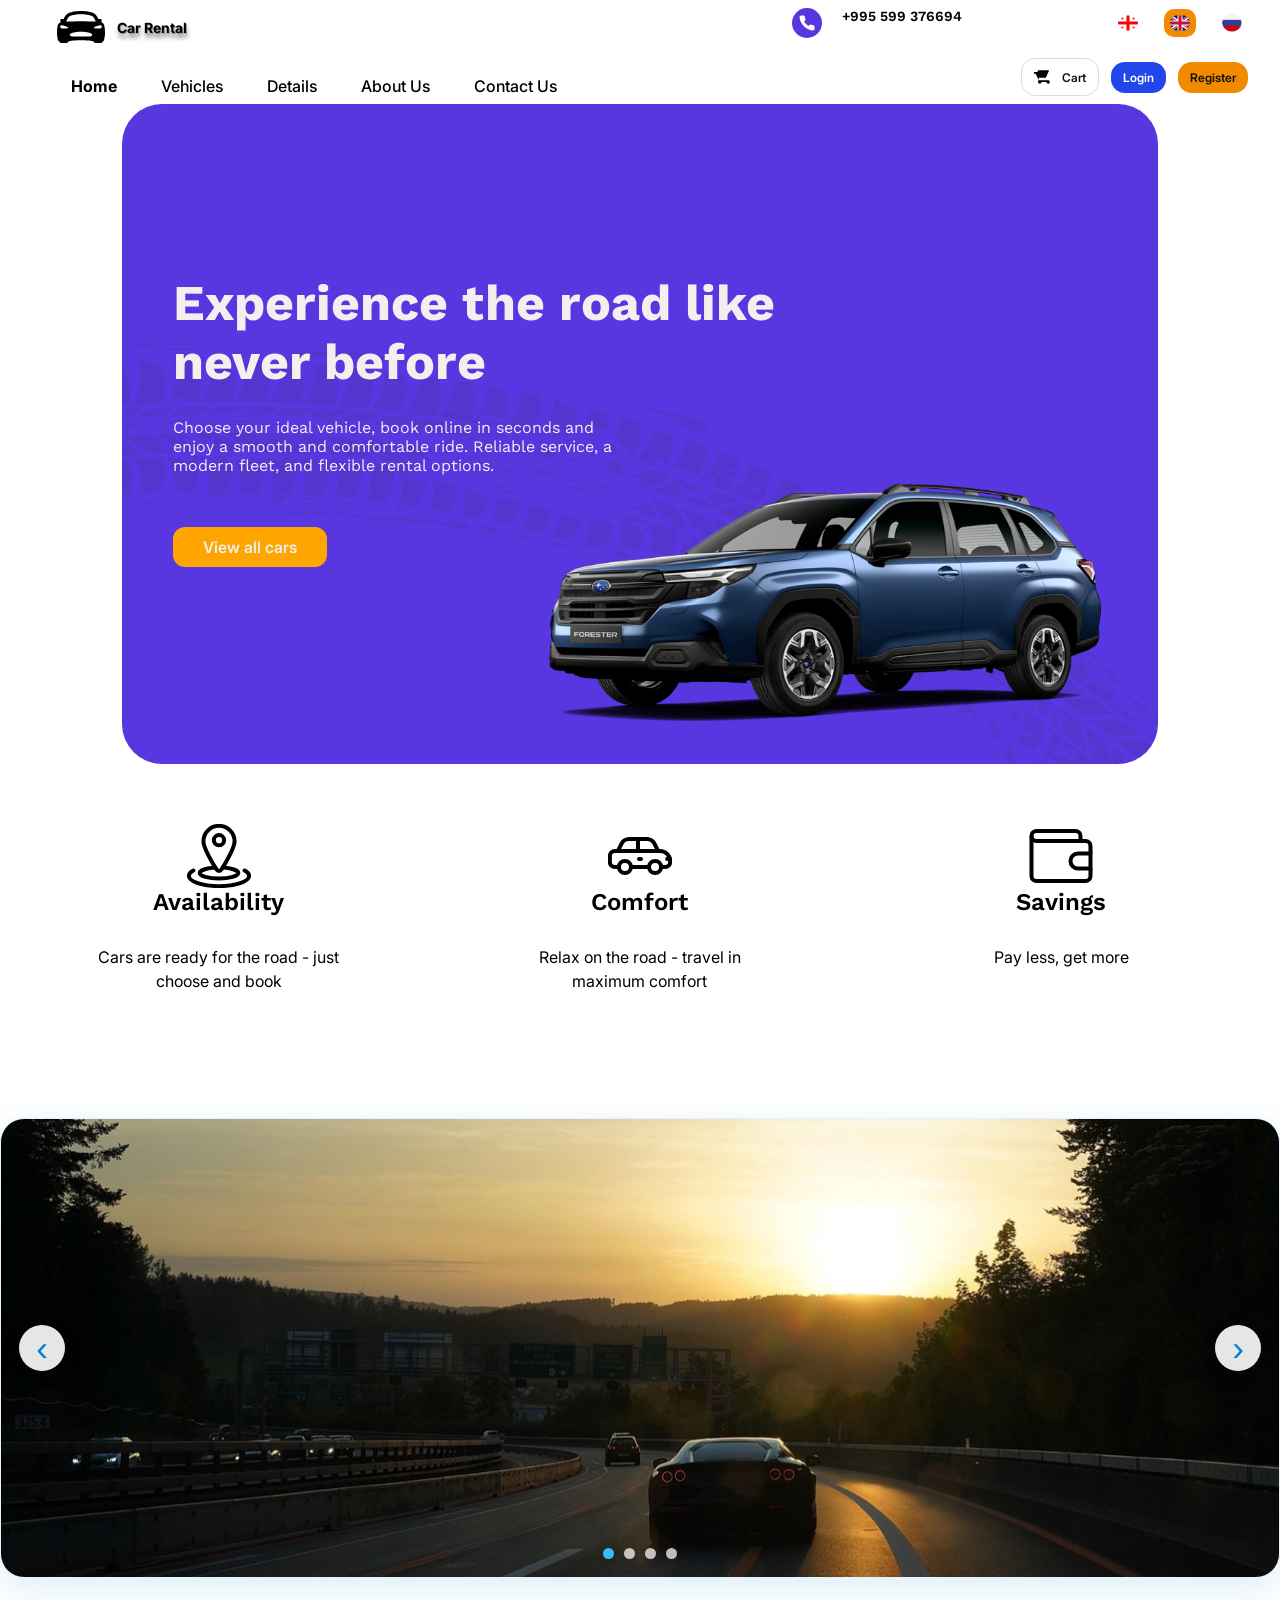
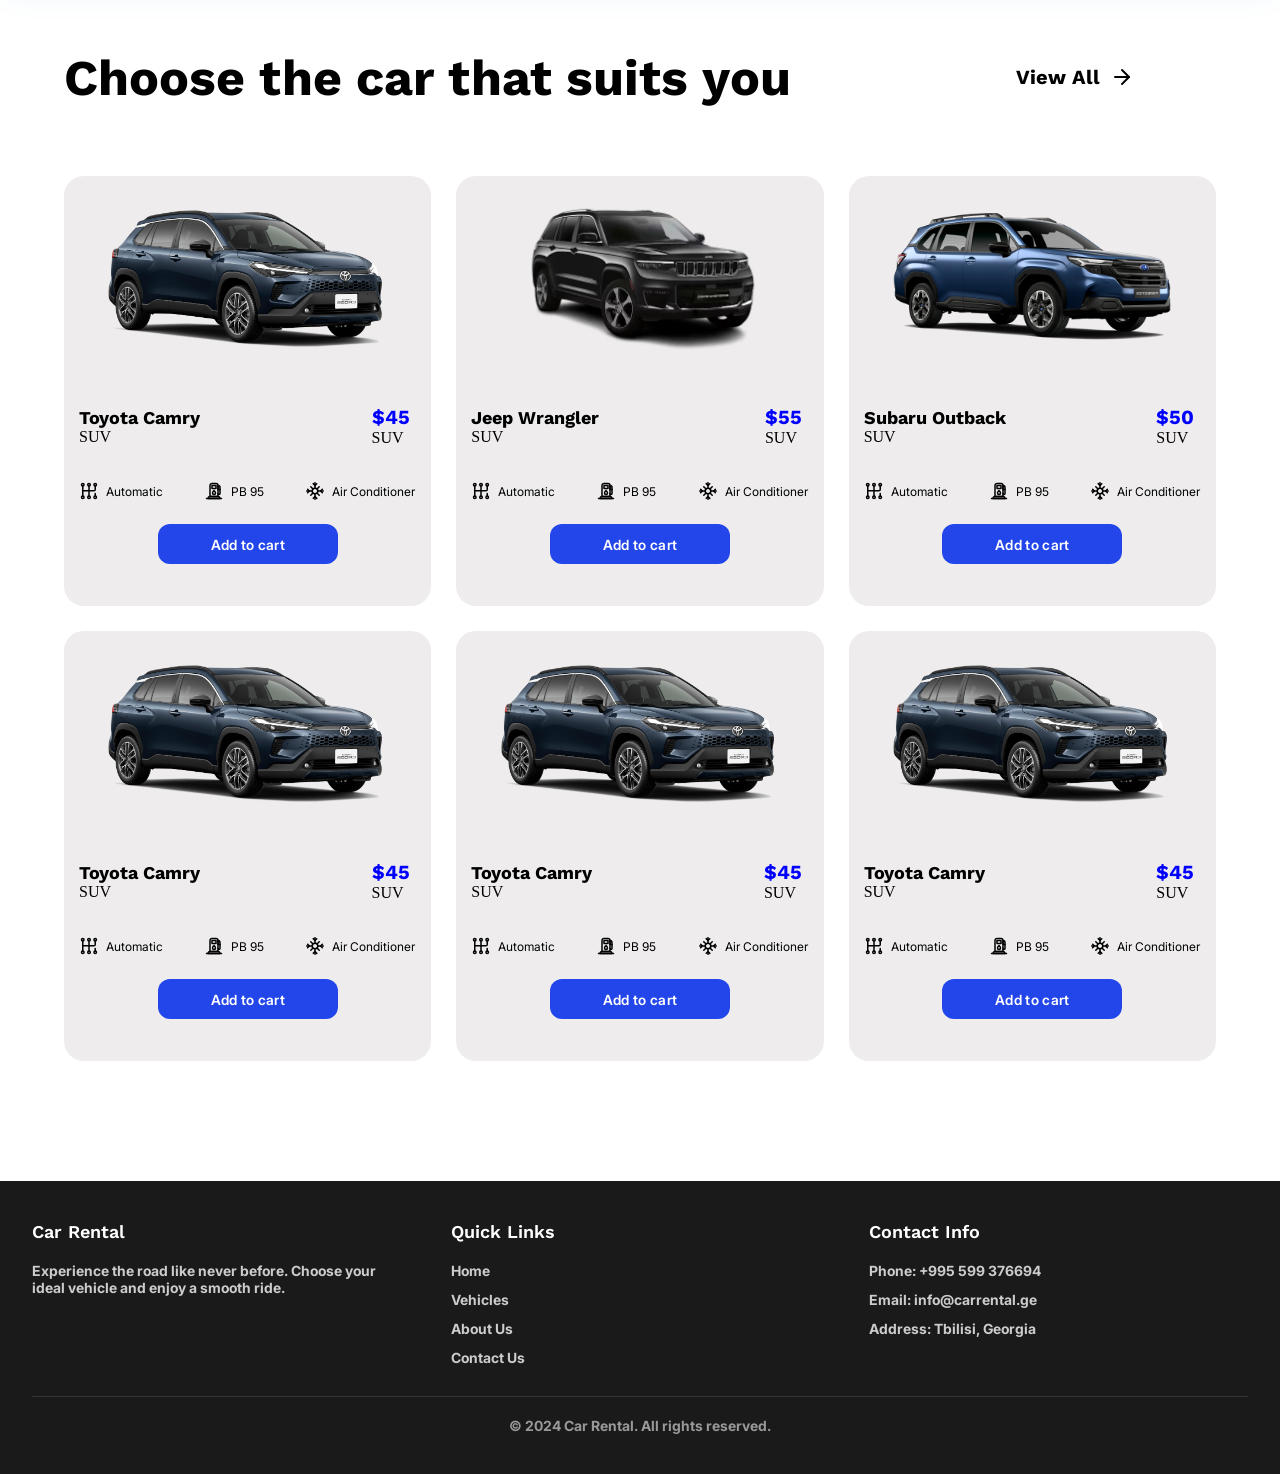
==== commit c03523f4: "change data style" ====
--- a/index.html
+++ b/index.html
@@ -164,21 +164,25 @@
                   </select>
                 </form>
                 <form action="">
+                  <label for="rental_date" class="date-label">Rental date</label>
                   <input
                     type="date"
                     id="rental_date"
                     name="rental_date"
                     aria-label="Rental date"
                     class="car_book"
+                    required
                   />
                 </form>
                 <form action="">
+                  <label for="return_date" class="date-label">Return date</label>
                   <input
                     type="date"
                     id="return_date"
                     name="return_date"
                     aria-label="Return date"
                     class="car_book"
+                    required
                   />
                 </form>
               </div>
--- a/css/style.css
+++ b/css/style.css
@@ -348,8 +348,7 @@
   top: 78.5px;
   right: 78px;
   z-index: 1;
-  opacity: 1;
-  transition: opacity 0.3s ease;
+  display: none;
 }
 .book_toggle {
   display: none;
@@ -369,6 +368,10 @@
   font-size: 14px;
   color: #111;
 }
+
+.book_toggle:checked + .book_burger + .book_box {
+  display: flex;
+}
 .book_burger span {
   display: block;
   width: 22px;
@@ -461,6 +464,17 @@
   gap: 20px;
   margin-top: 40px;
 }
+
+.date-label {
+  display: block;
+  font-size: 12px;
+  font-weight: 600;
+  color: #555;
+  margin-bottom: 6px;
+  font-family: sans;
+  text-transform: uppercase;
+  letter-spacing: 0.5px;
+}
 .car_book {
   width: 336px;
   height: 38px;
@@ -471,6 +485,70 @@
   padding-left: 16px;
   padding-right: 11px;
   background-color: rgb(231, 232, 233);
+  border: 1px solid transparent;
+  transition: all 0.2s ease;
+}
+
+.car_book:focus {
+  outline: none;
+  border-color: #0284c7;
+  box-shadow: 0 0 0 3px rgba(2, 132, 199, 0.1);
+}
+
+input[type="date"].car_book {
+  font-size: 14px;
+  font-family: sans;
+  color: #111;
+  padding: 8px 12px;
+  cursor: pointer;
+  width: 100%;
+  height: 38px;
+  border: none;
+  border-radius: 12px;
+  background-color: rgb(231, 232, 233);
+  appearance: none;
+  -webkit-appearance: none;
+  -moz-appearance: none;
+  position: relative;
+}
+
+input[type="date"].car_book::placeholder {
+  color: #999;
+}
+
+input[type="date"].car_book::-webkit-calendar-picker-indicator {
+  cursor: pointer;
+  border-radius: 4px;
+  margin-right: 6px;
+  opacity: 0.8;
+  filter: invert(0.4);
+  transition: all 0.2s ease;
+  width: 24px;
+  height: 24px;
+}
+
+input[type="date"].car_book::-webkit-calendar-picker-indicator:hover {
+  opacity: 1;
+  filter: invert(0.6);
+}
+
+input[type="date"].car_book:focus {
+  outline: none;
+  border: 1px solid #0284c7;
+  box-shadow: 0 0 0 3px rgba(2, 132, 199, 0.1);
+  background-color: #f8fafb;
+}
+
+input[type="date"].car_book::-webkit-outer-spin-button,
+input[type="date"].car_book::-webkit-inner-spin-button {
+  display: none;
+  -webkit-appearance: none;
+  margin: 0;
+}
+
+input[type="date"].car_book::-webkit-textfield-decoration-container {
+  display: flex;
+  align-items: center;
 }
 .book_btn_box {
   width: 100%;
@@ -1193,6 +1271,9 @@
   .book_toggle:checked + .book_burger span:nth-child(3) {
     transform: translateY(-6px) rotate(-45deg);
   }
+  .book_toggle:checked + .book_burger + .book_box {
+    display: flex;
+  }
   .select_box,
   .car_book {
     width: 100%;
@@ -1389,6 +1470,15 @@
   .book_toggle:checked + .book_burger + .book_box {
     display: flex;
   }
+
+  input[type="date"].car_book {
+    height: 42px;
+    padding: 8px 12px;
+  }
+
+  .date-label {
+    font-size: 11px;
+  }
 }
 
 @media (max-width: 600px) {
@@ -1498,12 +1588,17 @@
   }
 
   .book_box {
+    display: none;
     width: calc(100% - 20px);
     max-width: 90vw;
     max-height: 80vh;
     padding: 20px 12px 24px 12px;
   }
 
+  .book_toggle:checked + .book_burger + .book_box {
+    display: flex;
+  }
+
   .select_box {
     width: 100%;
   }
@@ -1511,6 +1606,17 @@
   .car_book {
     width: 100%;
     font-size: 13px;
+  }
+
+  input[type="date"].car_book {
+    font-size: 13px;
+    padding: 10px 12px;
+    height: 44px;
+    width: 100%;
+  }
+
+  .date-label {
+    font-size: 11px;
   }
 
   .book_title {
